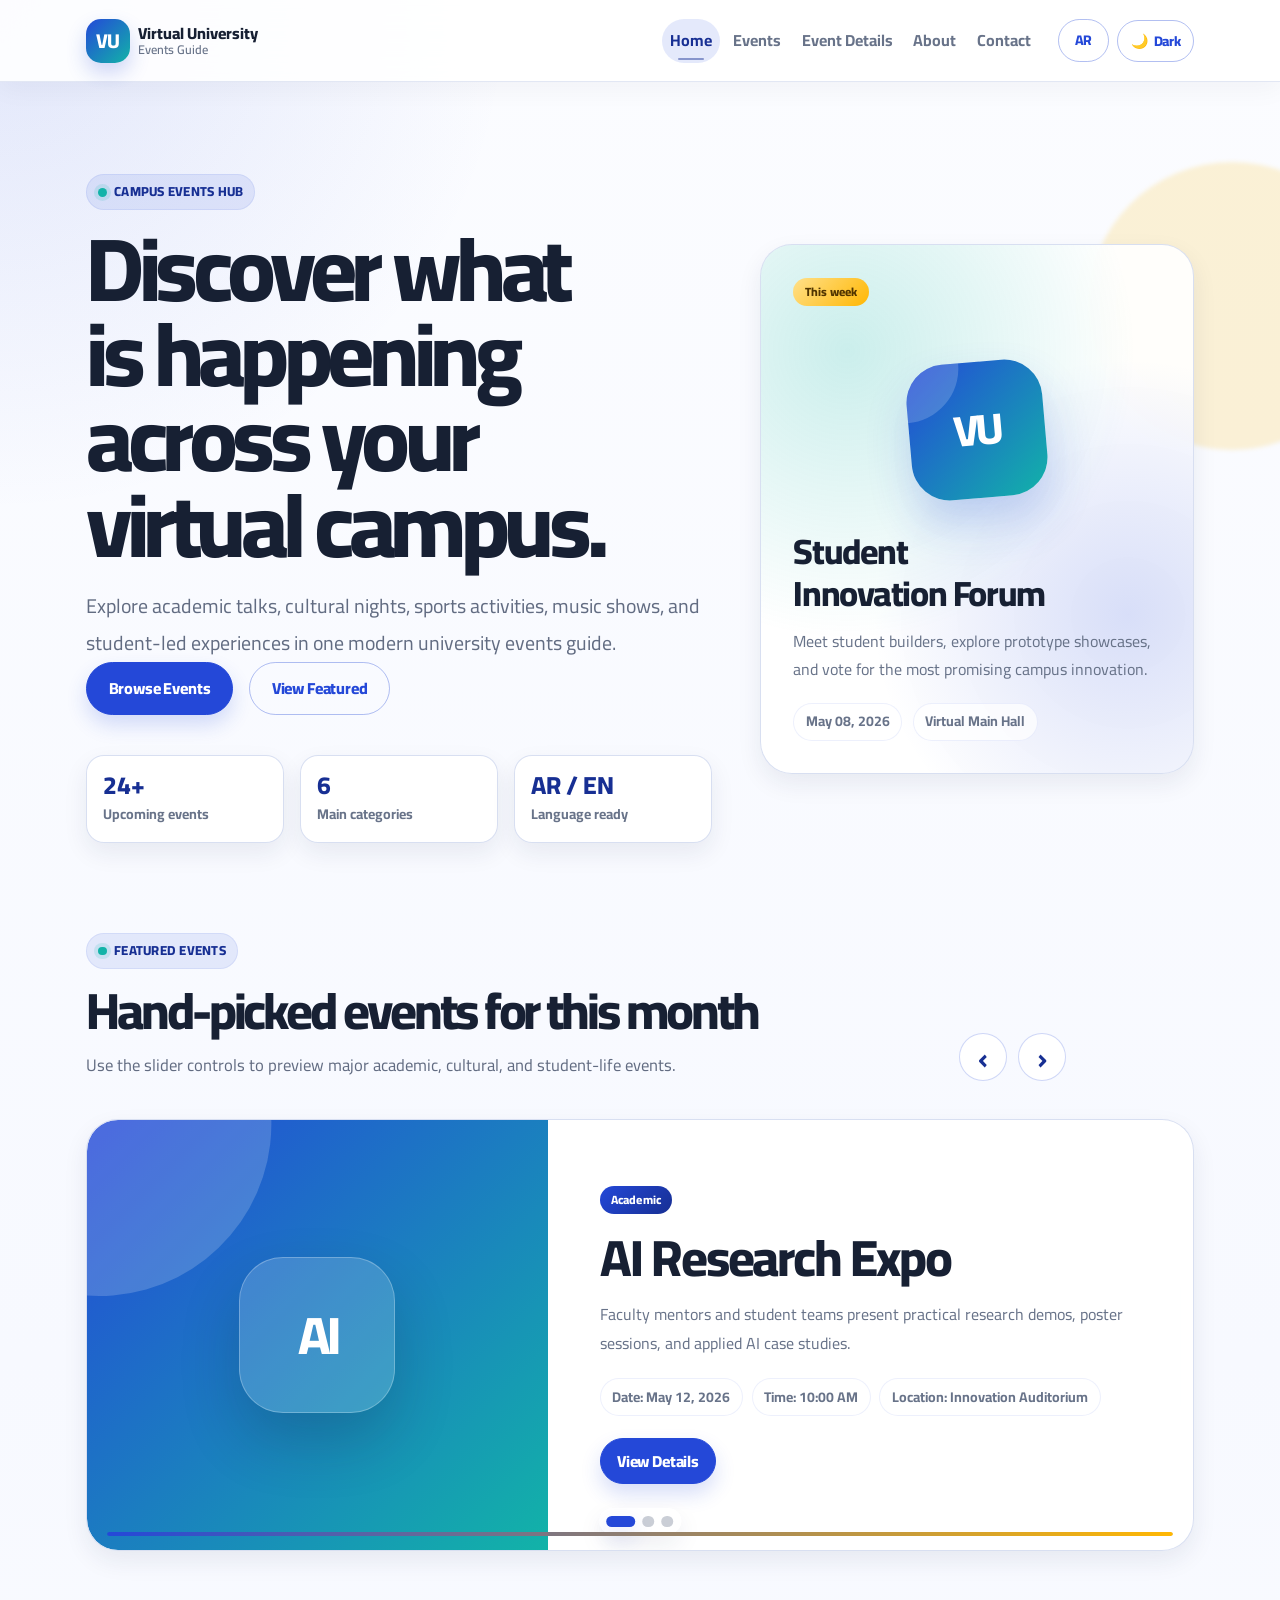
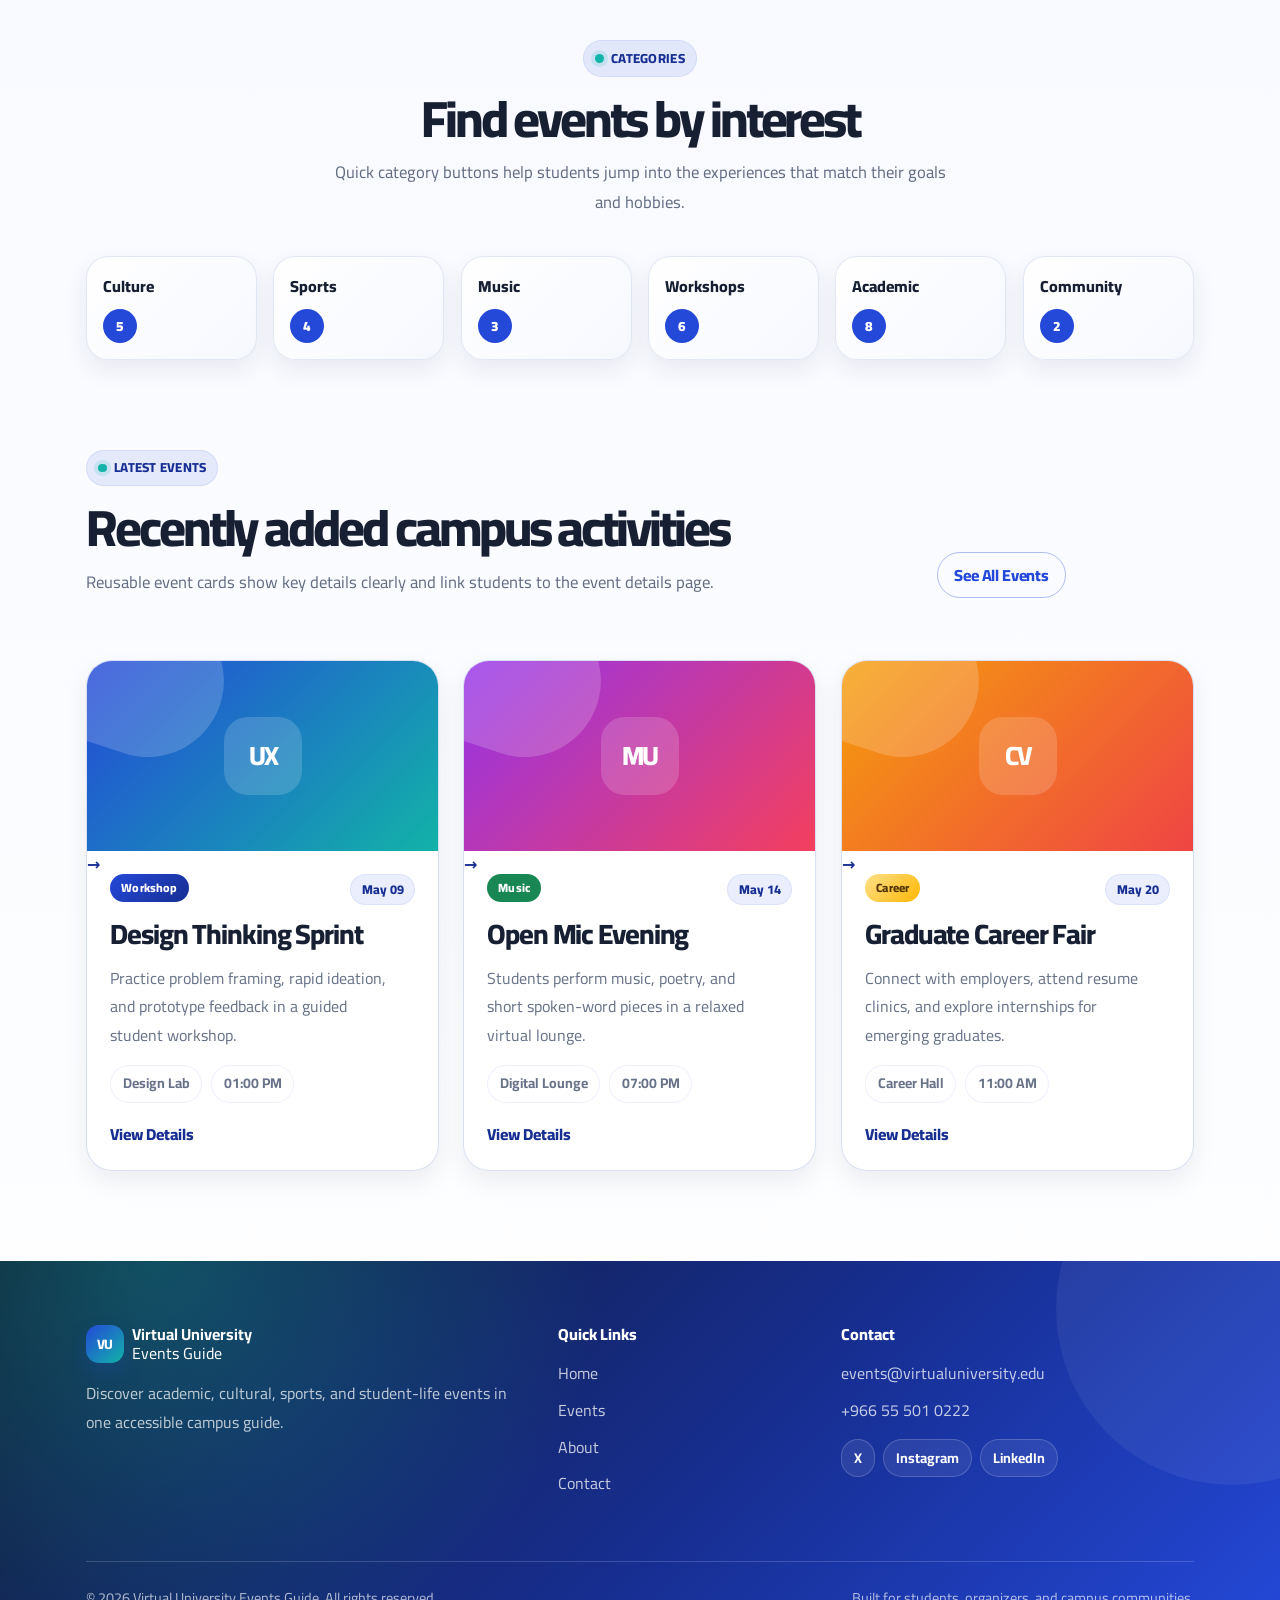
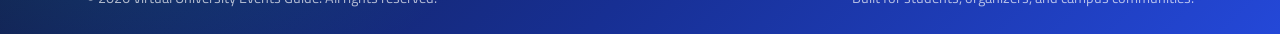
==== index.html @ 1f8b4283 "Add files via upload" ====
<!DOCTYPE html>
<html lang="en" dir="ltr">
<head>
  <meta charset="UTF-8">
  <meta name="viewport" content="width=device-width, initial-scale=1.0">
  <meta name="description" content="Virtual University Events Guide - discover campus events, activities, and student experiences.">
  <title>Home | Virtual University Events Guide</title>

  <!-- Google Fonts: Arabic and English friendly typography -->
  <link rel="preconnect" href="https://fonts.googleapis.com">
  <link rel="preconnect" href="https://fonts.gstatic.com" crossorigin>
  <link href="https://fonts.googleapis.com/css2?family=Cairo:wght@400;500;600;700;800&family=Tajawal:wght@400;500;700;800&display=swap" rel="stylesheet">

  <!-- Bootstrap CSS -->
  <link href="https://cdn.jsdelivr.net/npm/bootstrap@5.3.3/dist/css/bootstrap.min.css" rel="stylesheet">

  <!-- Custom CSS -->
  <link rel="stylesheet" href="assets/css/styles.css">
</head>
<body data-page="home">
  <a class="skip-link" href="#main-content">Skip to main content</a>

  <header class="site-header sticky-top">
    <nav class="navbar navbar-expand-lg" aria-label="Main navigation">
      <div class="container">
        <a class="navbar-brand d-flex align-items-center gap-2" href="index.html" aria-label="Virtual University Events Guide home">
          <span class="brand-mark" aria-hidden="true">VU</span>
          <span class="brand-text">
            <span class="brand-title" data-i18n="brand.title">Virtual University</span>
            <span class="brand-subtitle" data-i18n="brand.subtitle">Events Guide</span>
          </span>
        </a>

        <button class="navbar-toggler" type="button" data-bs-toggle="collapse" data-bs-target="#mainNavbar" aria-controls="mainNavbar" aria-expanded="false" aria-label="Toggle navigation">
          <span class="navbar-toggler-icon"></span>
        </button>

        <div class="collapse navbar-collapse" id="mainNavbar">
          <ul class="navbar-nav ms-auto mb-2 mb-lg-0 align-items-lg-center">
            <li class="nav-item">
              <a class="nav-link active" aria-current="page" href="index.html" data-i18n="nav.home">Home</a>
            </li>
            <li class="nav-item">
              <a class="nav-link" href="events.html" data-i18n="nav.events">Events</a>
            </li>
            <li class="nav-item">
              <a class="nav-link" href="event.html" data-i18n="nav.event">Event Details</a>
            </li>
            <li class="nav-item">
              <a class="nav-link" href="about.html" data-i18n="nav.about">About</a>
            </li>
            <li class="nav-item">
              <a class="nav-link" href="contact.html" data-i18n="nav.contact">Contact</a>
            </li>
          </ul>
          <div class="nav-actions d-flex align-items-center gap-2 ms-lg-3 mt-3 mt-lg-0">
            <button class="btn btn-sm btn-outline-primary language-toggle" type="button" data-language-toggle aria-label="Switch language">AR</button>
            <button class="btn btn-sm btn-outline-primary theme-toggle" type="button" data-theme-toggle aria-label="Switch to dark mode" title="Switch theme">
              <span class="theme-toggle-icon" data-theme-toggle-icon aria-hidden="true">🌙</span>
              <span class="theme-toggle-label" data-theme-toggle-label>Dark</span>
            </button>
          </div>
        </div>
      </div>
    </nav>
  </header>

  <main id="main-content" class="site-main">
    <section class="hero-section section-padding">
      <div class="container">
        <div class="row align-items-center g-5">
          <div class="col-lg-7">
            <div class="section-kicker">Campus events hub</div>
            <h1 class="hero-title">Discover what is happening across your virtual campus.</h1>
            <p class="hero-lead">Explore academic talks, cultural nights, sports activities, music shows, and student-led experiences in one modern university events guide.</p>
            <div class="hero-actions d-flex flex-column flex-sm-row gap-3">
              <a class="btn btn-primary btn-lg" href="events.html">Browse Events</a>
              <a class="btn btn-outline-primary btn-lg" href="#featured-events">View Featured</a>
            </div>
            <div class="hero-stats row g-3 mt-4" aria-label="Platform highlights">
              <div class="col-6 col-md-4">
                <div class="stat-card">
                  <strong>24+</strong>
                  <span>Upcoming events</span>
                </div>
              </div>
              <div class="col-6 col-md-4">
                <div class="stat-card">
                  <strong>6</strong>
                  <span>Main categories</span>
                </div>
              </div>
              <div class="col-12 col-md-4">
                <div class="stat-card">
                  <strong>AR / EN</strong>
                  <span>Language ready</span>
                </div>
              </div>
            </div>
          </div>

          <div class="col-lg-5">
            <aside class="hero-highlight-card" aria-label="Highlighted campus event">
              <span class="badge rounded-pill text-bg-warning">This week</span>
              <div class="highlight-icon" aria-hidden="true">VU</div>
              <h2>Student Innovation Forum</h2>
              <p>Meet student builders, explore prototype showcases, and vote for the most promising campus innovation.</p>
              <div class="highlight-meta">
                <span>May 08, 2026</span>
                <span>Virtual Main Hall</span>
              </div>
            </aside>
          </div>
        </div>
      </div>
    </section>

    <section id="featured-events" class="featured-section section-padding pt-0">
      <div class="container">
        <div class="section-heading d-flex flex-column flex-lg-row align-items-lg-end justify-content-between gap-3">
          <div>
            <div class="section-kicker">Featured events</div>
            <h2>Hand-picked events for this month</h2>
            <p>Use the slider controls to preview major academic, cultural, and student-life events.</p>
          </div>
          <div class="slider-controls" aria-label="Featured events slider controls">
            <button class="slider-btn" type="button" data-slider-prev aria-label="Previous featured event">&lsaquo;</button>
            <button class="slider-btn" type="button" data-slider-next aria-label="Next featured event">&rsaquo;</button>
          </div>
        </div>

        <div class="featured-slider mt-4" data-featured-slider>
          <div class="featured-track" data-featured-track>
            <article class="featured-slide is-active" data-featured-slide>
              <div class="row g-0 align-items-stretch">
                <div class="col-lg-5">
                  <div class="featured-visual featured-visual-academic">
                    <span>AI</span>
                  </div>
                </div>
                <div class="col-lg-7">
                  <div class="featured-content">
                    <span class="badge rounded-pill text-bg-primary">Academic</span>
                    <h3>AI Research Expo</h3>
                    <p>Faculty mentors and student teams present practical research demos, poster sessions, and applied AI case studies.</p>
                    <div class="event-meta-list">
                      <span>Date: May 12, 2026</span>
                      <span>Time: 10:00 AM</span>
                      <span>Location: Innovation Auditorium</span>
                    </div>
                    <a class="btn btn-primary" href="event.html">View Details</a>
                  </div>
                </div>
              </div>
            </article>

            <article class="featured-slide" data-featured-slide>
              <div class="row g-0 align-items-stretch">
                <div class="col-lg-5">
                  <div class="featured-visual featured-visual-culture">
                    <span>CL</span>
                  </div>
                </div>
                <div class="col-lg-7">
                  <div class="featured-content">
                    <span class="badge rounded-pill text-bg-success">Culture</span>
                    <h3>International Culture Night</h3>
                    <p>A student-led celebration with performances, digital booths, stories, and creative showcases from different communities.</p>
                    <div class="event-meta-list">
                      <span>Date: May 18, 2026</span>
                      <span>Time: 06:30 PM</span>
                      <span>Location: Student Center</span>
                    </div>
                    <a class="btn btn-primary" href="event.html">View Details</a>
                  </div>
                </div>
              </div>
            </article>

            <article class="featured-slide" data-featured-slide>
              <div class="row g-0 align-items-stretch">
                <div class="col-lg-5">
                  <div class="featured-visual featured-visual-sports">
                    <span>GO</span>
                  </div>
                </div>
                <div class="col-lg-7">
                  <div class="featured-content">
                    <span class="badge rounded-pill text-bg-info">Sports</span>
                    <h3>Virtual Fitness Challenge</h3>
                    <p>Join teams, track progress, and compete in friendly weekly challenges designed for remote university students.</p>
                    <div class="event-meta-list">
                      <span>Date: May 22, 2026</span>
                      <span>Time: 04:00 PM</span>
                      <span>Location: Online Arena</span>
                    </div>
                    <a class="btn btn-primary" href="event.html">View Details</a>
                  </div>
                </div>
              </div>
            </article>
          </div>

          <div class="slider-dots" role="tablist" aria-label="Featured event slides">
            <button class="slider-dot is-active" type="button" data-slider-dot="0" aria-label="Show AI Research Expo"></button>
            <button class="slider-dot" type="button" data-slider-dot="1" aria-label="Show International Culture Night"></button>
            <button class="slider-dot" type="button" data-slider-dot="2" aria-label="Show Virtual Fitness Challenge"></button>
          </div>
        </div>
      </div>
    </section>

    <section class="categories-section section-padding pt-0">
      <div class="container">
        <div class="section-heading text-center mx-auto">
          <div class="section-kicker">Categories</div>
          <h2>Find events by interest</h2>
          <p>Quick category buttons help students jump into the experiences that match their goals and hobbies.</p>
        </div>

        <div class="category-grid mt-4" aria-label="Event categories">
          <a class="category-chip" href="events.html"><span>Culture</span><strong>5</strong></a>
          <a class="category-chip" href="events.html"><span>Sports</span><strong>4</strong></a>
          <a class="category-chip" href="events.html"><span>Music</span><strong>3</strong></a>
          <a class="category-chip" href="events.html"><span>Workshops</span><strong>6</strong></a>
          <a class="category-chip" href="events.html"><span>Academic</span><strong>8</strong></a>
          <a class="category-chip" href="events.html"><span>Community</span><strong>2</strong></a>
        </div>
      </div>
    </section>

    <section class="latest-section section-padding pt-0">
      <div class="container">
        <div class="section-heading d-flex flex-column flex-lg-row align-items-lg-end justify-content-between gap-3">
          <div>
            <div class="section-kicker">Latest events</div>
            <h2>Recently added campus activities</h2>
            <p>Reusable event cards show key details clearly and link students to the event details page.</p>
          </div>
          <a class="btn btn-outline-primary" href="events.html">See All Events</a>
        </div>

        <div class="row g-4 mt-2">
          <div class="col-md-6 col-xl-4">
            <article class="event-card h-100">
              <div class="event-card-media media-workshop"><span>UX</span></div>
              <div class="event-card-body">
                <div class="d-flex justify-content-between align-items-start gap-3">
                  <span class="badge rounded-pill text-bg-primary">Workshop</span>
                  <span class="event-date">May 09</span>
                </div>
                <h3>Design Thinking Sprint</h3>
                <p>Practice problem framing, rapid ideation, and prototype feedback in a guided student workshop.</p>
                <div class="event-meta-list compact">
                  <span>Design Lab</span>
                  <span>01:00 PM</span>
                </div>
                <a class="stretched-link card-link" href="event.html">View Details</a>
              </div>
            </article>
          </div>

          <div class="col-md-6 col-xl-4">
            <article class="event-card h-100">
              <div class="event-card-media media-music"><span>MU</span></div>
              <div class="event-card-body">
                <div class="d-flex justify-content-between align-items-start gap-3">
                  <span class="badge rounded-pill text-bg-success">Music</span>
                  <span class="event-date">May 14</span>
                </div>
                <h3>Open Mic Evening</h3>
                <p>Students perform music, poetry, and short spoken-word pieces in a relaxed virtual lounge.</p>
                <div class="event-meta-list compact">
                  <span>Digital Lounge</span>
                  <span>07:00 PM</span>
                </div>
                <a class="stretched-link card-link" href="event.html">View Details</a>
              </div>
            </article>
          </div>

          <div class="col-md-6 col-xl-4">
            <article class="event-card h-100">
              <div class="event-card-media media-career"><span>CV</span></div>
              <div class="event-card-body">
                <div class="d-flex justify-content-between align-items-start gap-3">
                  <span class="badge rounded-pill text-bg-warning">Career</span>
                  <span class="event-date">May 20</span>
                </div>
                <h3>Graduate Career Fair</h3>
                <p>Connect with employers, attend resume clinics, and explore internships for emerging graduates.</p>
                <div class="event-meta-list compact">
                  <span>Career Hall</span>
                  <span>11:00 AM</span>
                </div>
                <a class="stretched-link card-link" href="event.html">View Details</a>
              </div>
            </article>
          </div>
        </div>
      </div>
    </section>
  </main>

  <footer class="site-footer">
    <div class="container">
      <div class="row g-4 align-items-start">
        <div class="col-lg-5">
          <a class="footer-brand d-inline-flex align-items-center gap-2" href="index.html" aria-label="Virtual University Events Guide home">
            <span class="brand-mark brand-mark-sm" aria-hidden="true">VU</span>
            <span>
              <strong data-i18n="brand.title">Virtual University</strong>
              <span data-i18n="brand.subtitle">Events Guide</span>
            </span>
          </a>
          <p class="footer-text mt-3" data-i18n="footer.description">Discover academic, cultural, sports, and student-life events in one accessible campus guide.</p>
        </div>

        <div class="col-6 col-lg-3">
          <h2 class="footer-heading" data-i18n="footer.quickLinks">Quick Links</h2>
          <ul class="footer-links list-unstyled">
            <li><a href="index.html" data-i18n="nav.home">Home</a></li>
            <li><a href="events.html" data-i18n="nav.events">Events</a></li>
            <li><a href="about.html" data-i18n="nav.about">About</a></li>
            <li><a href="contact.html" data-i18n="nav.contact">Contact</a></li>
          </ul>
        </div>

        <div class="col-6 col-lg-4">
          <h2 class="footer-heading" data-i18n="footer.contactTitle">Contact</h2>
          <ul class="footer-links list-unstyled">
            <li><a href="mailto:events@virtualuniversity.edu">events@virtualuniversity.edu</a></li>
            <li><a href="tel:+966555010222">+966 55 501 0222</a></li>
          </ul>
          <div class="social-links d-flex flex-wrap gap-2 mt-3" aria-label="Social media links">
            <a href="#" aria-label="Follow us on X">X</a>
            <a href="#" aria-label="Follow us on Instagram">Instagram</a>
            <a href="#" aria-label="Follow us on LinkedIn">LinkedIn</a>
          </div>
        </div>
      </div>

      <div class="footer-bottom d-flex flex-column flex-md-row justify-content-between gap-2">
        <span data-i18n="footer.copyright">&copy; 2026 Virtual University Events Guide. All rights reserved.</span>
        <span data-i18n="footer.tagline">Built for students, organizers, and campus communities.</span>
      </div>
    </div>
  </footer>

  <!-- Bootstrap JS Bundle -->
  <script src="https://cdn.jsdelivr.net/npm/bootstrap@5.3.3/dist/js/bootstrap.bundle.min.js"></script>

  <!-- Custom JavaScript -->
  <script src="assets/js/main.js"></script>
</body>
</html>
---- assets/css/styles.css ----
/*
  Virtual University Events Guide Website
  Main stylesheet.

  Groups 1-15 establish the project scaffold, shared assets, polished pages,
  multilingual/RTL support, interactive features, responsive styling, and
  optimization-friendly comments/structure.
*/

:root {
  --font-primary: 'Cairo', 'Tajawal', system-ui, -apple-system, BlinkMacSystemFont, 'Segoe UI', sans-serif;
  --color-primary: #2448d8;
  --color-primary-dark: #172f93;
  --color-secondary: #12b3a8;
  --color-accent: #ffb703;
  --color-ink: #172033;
  --color-muted: #687389;
  --color-soft: #f5f7ff;
  --color-surface: #ffffff;
  --color-border: #dfe5f3;
  --shadow-soft: 0 18px 45px rgba(27, 39, 78, 0.12);
  --shadow-sm: 0 10px 24px rgba(27, 39, 78, 0.08);
  --shadow-strong: 0 28px 70px rgba(27, 39, 78, 0.18);
  --radius-lg: 24px;
  --radius-md: 16px;
  --transition-fast: 180ms ease;
}

* {
  box-sizing: border-box;
}

html {
  scroll-behavior: smooth;
}

body {
  min-height: 100vh;
  display: flex;
  flex-direction: column;
  font-family: var(--font-primary);
  color: var(--color-ink);
  background:
    radial-gradient(circle at top left, rgba(36, 72, 216, 0.12), transparent 32rem),
    linear-gradient(180deg, #fbfcff 0%, #f7f9ff 42%, #ffffff 100%);
}

body[dir='rtl'],
html[dir='rtl'] body {
  text-align: right;
}

a {
  color: inherit;
  text-decoration: none;
}

a:hover {
  color: var(--color-primary);
}

.site-main {
  flex: 1 0 auto;
}

.section-padding {
  padding: 5rem 0;
}

.skip-link {
  position: absolute;
  inset-inline-start: 1rem;
  top: -5rem;
  z-index: 1100;
  padding: 0.75rem 1rem;
  border-radius: 999px;
  color: #fff;
  background: var(--color-primary-dark);
  transition: top var(--transition-fast);
}

.skip-link:focus {
  top: 1rem;
}

/* Header and navbar */
.site-header {
  background: rgba(255, 255, 255, 0.88);
  border-bottom: 1px solid rgba(223, 229, 243, 0.9);
  backdrop-filter: blur(18px);
  box-shadow: 0 8px 24px rgba(23, 32, 51, 0.04);
}

.navbar {
  padding: 0.85rem 0;
}

.navbar-brand {
  color: var(--color-ink);
}

.brand-mark {
  display: inline-grid;
  width: 44px;
  height: 44px;
  place-items: center;
  border-radius: 15px;
  color: #fff;
  font-weight: 800;
  letter-spacing: -0.04em;
  background: linear-gradient(135deg, var(--color-primary), var(--color-secondary));
  box-shadow: 0 10px 20px rgba(36, 72, 216, 0.22);
}

.brand-mark-sm {
  width: 38px;
  height: 38px;
  border-radius: 13px;
  font-size: 0.85rem;
}

.brand-text {
  display: grid;
  line-height: 1.1;
}

.brand-title {
  font-size: 1rem;
  font-weight: 800;
}

.brand-subtitle {
  color: var(--color-muted);
  font-size: 0.78rem;
  font-weight: 600;
}

.navbar-nav .nav-link {
  position: relative;
  margin-inline: 0.15rem;
  padding: 0.55rem 0.8rem;
  border-radius: 999px;
  color: var(--color-muted);
  font-weight: 700;
  transition: color var(--transition-fast), background-color var(--transition-fast), transform var(--transition-fast);
}

.navbar-nav .nav-link:hover,
.navbar-nav .nav-link:focus {
  color: var(--color-primary);
  background: rgba(36, 72, 216, 0.08);
  transform: translateY(-1px);
}

.navbar-nav .nav-link.active {
  color: var(--color-primary-dark);
  background: rgba(36, 72, 216, 0.12);
}

.navbar-toggler {
  border: 0;
  border-radius: 14px;
  padding: 0.65rem;
  background: var(--color-soft);
}

.navbar-toggler:focus {
  box-shadow: 0 0 0 0.2rem rgba(36, 72, 216, 0.16);
}

.btn-primary {
  --bs-btn-bg: var(--color-primary);
  --bs-btn-border-color: var(--color-primary);
  --bs-btn-hover-bg: var(--color-primary-dark);
  --bs-btn-hover-border-color: var(--color-primary-dark);
  --bs-btn-active-bg: var(--color-primary-dark);
  --bs-btn-active-border-color: var(--color-primary-dark);
  border-radius: 999px;
  font-weight: 800;
  box-shadow: 0 10px 20px rgba(36, 72, 216, 0.18);
}

.btn-outline-primary {
  --bs-btn-color: var(--color-primary);
  --bs-btn-border-color: rgba(36, 72, 216, 0.35);
  --bs-btn-hover-bg: var(--color-primary);
  --bs-btn-hover-border-color: var(--color-primary);
  border-radius: 999px;
  font-weight: 800;
}

.language-toggle {
  min-width: 44px;
}

.nav-submit-btn {
  padding-inline: 1rem;
}

/* Temporary page shell until individual page groups are implemented. */
.page-shell {
  min-height: 48vh;
}

.page-shell .container {
  padding: clamp(2rem, 4vw, 4rem);
  border: 1px solid rgba(223, 229, 243, 0.82);
  border-radius: var(--radius-lg);
  background:
    linear-gradient(135deg, rgba(255, 255, 255, 0.94), rgba(245, 247, 255, 0.92)),
    radial-gradient(circle at top right, rgba(18, 179, 168, 0.13), transparent 18rem);
  box-shadow: var(--shadow-soft);
}

.section-kicker {
  display: inline-flex;
  align-items: center;
  gap: 0.45rem;
  margin-bottom: 1rem;
  padding: 0.45rem 0.75rem;
  border-radius: 999px;
  color: var(--color-primary-dark);
  background: rgba(36, 72, 216, 0.1);
  font-size: 0.82rem;
  font-weight: 800;
  letter-spacing: 0.02em;
  text-transform: uppercase;
}

.section-kicker::before {
  content: '';
  width: 0.55rem;
  height: 0.55rem;
  border-radius: 999px;
  background: var(--color-secondary);
  box-shadow: 0 0 0 0.25rem rgba(18, 179, 168, 0.14);
}

.page-title {
  max-width: 760px;
  margin: 0;
  color: var(--color-ink);
  font-size: clamp(2.25rem, 6vw, 4.75rem);
  font-weight: 800;
  letter-spacing: -0.055em;
  line-height: 0.95;
}

.page-lead {
  max-width: 720px;
  margin: 1.25rem 0 0;
  color: var(--color-muted);
  font-size: clamp(1rem, 2vw, 1.25rem);
  line-height: 1.8;
}

/* Footer */
.site-footer {
  flex-shrink: 0;
  padding: 4rem 0 1.5rem;
  color: rgba(255, 255, 255, 0.84);
  background:
    radial-gradient(circle at 12% 0%, rgba(18, 179, 168, 0.35), transparent 28rem),
    linear-gradient(135deg, #10182f, #172f93 58%, #2448d8);
}

.footer-brand {
  color: #fff;
}

.footer-brand span:not(.brand-mark) {
  display: grid;
  line-height: 1.18;
}

.footer-text {
  max-width: 32rem;
  color: rgba(255, 255, 255, 0.72);
  line-height: 1.8;
}

.footer-heading {
  margin-bottom: 1rem;
  color: #fff;
  font-size: 1rem;
  font-weight: 800;
}

.footer-links li + li {
  margin-top: 0.65rem;
}

.footer-links a {
  color: rgba(255, 255, 255, 0.75);
  transition: color var(--transition-fast), padding var(--transition-fast);
}

.footer-links a:hover,
.footer-links a:focus {
  color: #fff;
  padding-inline-start: 0.25rem;
}

.social-links a {
  display: inline-flex;
  align-items: center;
  justify-content: center;
  min-height: 36px;
  padding: 0.4rem 0.75rem;
  border: 1px solid rgba(255, 255, 255, 0.18);
  border-radius: 999px;
  color: #fff;
  background: rgba(255, 255, 255, 0.08);
  font-size: 0.88rem;
  font-weight: 700;
  transition: background-color var(--transition-fast), transform var(--transition-fast);
}

.social-links a:hover,
.social-links a:focus {
  background: rgba(255, 255, 255, 0.16);
  transform: translateY(-2px);
}

.footer-bottom {
  margin-top: 3rem;
  padding-top: 1.5rem;
  border-top: 1px solid rgba(255, 255, 255, 0.16);
  color: rgba(255, 255, 255, 0.66);
  font-size: 0.9rem;
}

@media (max-width: 991.98px) {
  .navbar-collapse {
    margin-top: 1rem;
    padding: 1rem;
    border: 1px solid var(--color-border);
    border-radius: var(--radius-md);
    background: #fff;
    box-shadow: var(--shadow-sm);
  }

  .navbar-nav .nav-link {
    margin: 0.1rem 0;
    padding: 0.75rem 0.9rem;
  }

  .nav-actions {
    justify-content: space-between;
  }

  .nav-submit-btn {
    flex: 1;
  }
}

@media (max-width: 575.98px) {
  .section-padding {
    padding: 3.25rem 0;
  }

  .brand-title {
    font-size: 0.92rem;
  }

  .brand-subtitle {
    font-size: 0.72rem;
  }

  .page-shell .container {
    padding: 1.5rem;
    border-radius: 18px;
  }

  .site-footer {
    padding-top: 3rem;
  }
}

/* Home page - Group 4 */
.hero-section {
  position: relative;
  overflow: hidden;
}

.hero-section::before {
  content: '';
  position: absolute;
  inset-block-start: 5rem;
  inset-inline-end: -6rem;
  width: 18rem;
  height: 18rem;
  border-radius: 999px;
  background: rgba(255, 183, 3, 0.16);
  filter: blur(2px);
  pointer-events: none;
}

.hero-title {
  max-width: 760px;
  margin: 0;
  color: var(--color-ink);
  font-size: clamp(2.6rem, 7vw, 5.75rem);
  font-weight: 800;
  letter-spacing: -0.06em;
  line-height: 0.95;
}

.hero-lead {
  max-width: 690px;
  margin: 1.35rem 0 0;
  color: var(--color-muted);
  font-size: clamp(1.05rem, 2vw, 1.24rem);
  line-height: 1.85;
}

.hero-actions .btn-lg {
  padding: 0.85rem 1.35rem;
  font-size: 1rem;
}

.stat-card,
.hero-highlight-card,
.featured-slider,
.event-card {
  border: 1px solid rgba(223, 229, 243, 0.9);
  background: rgba(255, 255, 255, 0.9);
  box-shadow: var(--shadow-sm);
}

.stat-card {
  height: 100%;
  padding: 1rem;
  border-radius: 18px;
}

.stat-card strong {
  display: block;
  color: var(--color-primary-dark);
  font-size: 1.55rem;
  font-weight: 800;
  line-height: 1.1;
}

.stat-card span {
  display: block;
  margin-top: 0.25rem;
  color: var(--color-muted);
  font-size: 0.88rem;
  font-weight: 700;
}

.hero-highlight-card {
  position: relative;
  isolation: isolate;
  min-height: 440px;
  padding: clamp(1.4rem, 4vw, 2rem);
  border-radius: 32px;
  overflow: hidden;
}

.hero-highlight-card::before {
  content: '';
  position: absolute;
  inset: 0;
  z-index: -1;
  background:
    radial-gradient(circle at 20% 20%, rgba(18, 179, 168, 0.22), transparent 18rem),
    radial-gradient(circle at 85% 70%, rgba(36, 72, 216, 0.18), transparent 16rem);
}

.highlight-icon {
  display: grid;
  width: 136px;
  height: 136px;
  place-items: center;
  margin: 3.5rem auto 2rem;
  border-radius: 38px;
  color: #fff;
  background: linear-gradient(135deg, var(--color-primary), var(--color-secondary));
  font-size: 2.7rem;
  font-weight: 800;
  letter-spacing: -0.08em;
  box-shadow: 0 24px 44px rgba(36, 72, 216, 0.22);
  transform: rotate(-5deg);
}

.hero-highlight-card h2 {
  margin-bottom: 0.8rem;
  font-size: clamp(1.7rem, 3vw, 2.2rem);
  font-weight: 800;
  letter-spacing: -0.04em;
}

.hero-highlight-card p {
  color: var(--color-muted);
  line-height: 1.75;
}

.highlight-meta {
  display: flex;
  flex-wrap: wrap;
  gap: 0.65rem;
  margin-top: 1.25rem;
}

.highlight-meta span,
.event-meta-list span {
  display: inline-flex;
  align-items: center;
  min-height: 34px;
  padding: 0.4rem 0.72rem;
  border: 1px solid rgba(223, 229, 243, 0.9);
  border-radius: 999px;
  color: var(--color-muted);
  background: rgba(255, 255, 255, 0.72);
  font-size: 0.88rem;
  font-weight: 700;
}

.section-heading {
  max-width: 980px;
}

.section-heading.text-center {
  max-width: 720px;
}

.section-heading h2 {
  margin: 0;
  color: var(--color-ink);
  font-size: clamp(2rem, 4vw, 3.35rem);
  font-weight: 800;
  letter-spacing: -0.05em;
  line-height: 1;
}

.section-heading p {
  max-width: 650px;
  margin: 0.9rem 0 0;
  color: var(--color-muted);
  font-size: 1.04rem;
  line-height: 1.8;
}

.section-heading.text-center p {
  margin-inline: auto;
}

.slider-controls {
  display: flex;
  gap: 0.7rem;
}

.slider-btn {
  display: inline-grid;
  width: 48px;
  height: 48px;
  place-items: center;
  border: 1px solid rgba(36, 72, 216, 0.22);
  border-radius: 999px;
  color: var(--color-primary-dark);
  background: #fff;
  font-size: 2rem;
  font-weight: 700;
  line-height: 1;
  transition: transform var(--transition-fast), box-shadow var(--transition-fast), background-color var(--transition-fast);
}

.slider-btn:hover,
.slider-btn:focus {
  color: #fff;
  background: var(--color-primary);
  box-shadow: 0 14px 28px rgba(36, 72, 216, 0.18);
  transform: translateY(-2px);
}

.featured-slider {
  position: relative;
  border-radius: 32px;
  overflow: hidden;
}

.featured-slide {
  display: none;
}

.featured-slide.is-active {
  display: block;
  animation: slideFadeIn 280ms ease both;
}

@keyframes slideFadeIn {
  from {
    opacity: 0;
    transform: translateY(8px);
  }

  to {
    opacity: 1;
    transform: translateY(0);
  }
}

.featured-visual {
  display: grid;
  min-height: 430px;
  place-items: center;
  color: #fff;
  background: linear-gradient(135deg, var(--color-primary), var(--color-secondary));
}

.featured-visual span {
  display: grid;
  width: 156px;
  height: 156px;
  place-items: center;
  border: 1px solid rgba(255, 255, 255, 0.26);
  border-radius: 44px;
  background: rgba(255, 255, 255, 0.16);
  font-size: 3.3rem;
  font-weight: 800;
  letter-spacing: -0.08em;
  box-shadow: 0 28px 60px rgba(16, 24, 47, 0.2);
}

.featured-visual-academic {
  background: linear-gradient(135deg, #2448d8, #12b3a8);
}

.featured-visual-culture {
  background: linear-gradient(135deg, #7c3aed, #ec4899);
}

.featured-visual-sports {
  background: linear-gradient(135deg, #0f766e, #84cc16);
}

.featured-content {
  display: flex;
  min-height: 430px;
  flex-direction: column;
  align-items: flex-start;
  justify-content: center;
  padding: clamp(1.5rem, 5vw, 3.25rem);
}

.featured-content h3,
.event-card h3 {
  margin: 0.8rem 0 0.75rem;
  color: var(--color-ink);
  font-weight: 800;
  letter-spacing: -0.04em;
}

.featured-content h3 {
  font-size: clamp(2rem, 4vw, 3.2rem);
}

.featured-content p,
.event-card p {
  color: var(--color-muted);
  line-height: 1.78;
}

.event-meta-list {
  display: flex;
  flex-wrap: wrap;
  gap: 0.55rem;
  margin: 0.3rem 0 1.35rem;
}

.event-meta-list.compact {
  margin-bottom: 1.1rem;
}

.slider-dots {
  position: absolute;
  inset-block-end: 1rem;
  inset-inline-start: 50%;
  display: flex;
  gap: 0.45rem;
  padding: 0.45rem;
  border-radius: 999px;
  background: rgba(255, 255, 255, 0.8);
  box-shadow: var(--shadow-sm);
  transform: translateX(-50%);
}

.slider-dot {
  width: 0.7rem;
  height: 0.7rem;
  border: 0;
  border-radius: 999px;
  background: rgba(104, 115, 137, 0.35);
  transition: width var(--transition-fast), background-color var(--transition-fast);
}

.slider-dot.is-active {
  width: 1.8rem;
  background: var(--color-primary);
}

.category-grid {
  display: grid;
  grid-template-columns: repeat(6, minmax(0, 1fr));
  gap: 1rem;
}

.category-chip {
  display: flex;
  min-height: 104px;
  flex-direction: column;
  align-items: flex-start;
  justify-content: space-between;
  padding: 1rem;
  border: 1px solid rgba(223, 229, 243, 0.9);
  border-radius: 22px;
  color: var(--color-ink);
  background:
    linear-gradient(135deg, rgba(255, 255, 255, 0.96), rgba(245, 247, 255, 0.86));
  box-shadow: var(--shadow-sm);
  font-weight: 800;
  transition: transform var(--transition-fast), box-shadow var(--transition-fast), border-color var(--transition-fast);
}

.category-chip:hover,
.category-chip:focus {
  border-color: rgba(36, 72, 216, 0.35);
  color: var(--color-primary-dark);
  box-shadow: var(--shadow-soft);
  transform: translateY(-4px);
}

.category-chip strong {
  display: inline-grid;
  min-width: 34px;
  min-height: 34px;
  place-items: center;
  border-radius: 999px;
  color: #fff;
  background: var(--color-primary);
  font-size: 0.85rem;
}

.event-card {
  position: relative;
  overflow: hidden;
  border-radius: 26px;
  transition: transform var(--transition-fast), box-shadow var(--transition-fast), border-color var(--transition-fast);
}

.event-card:hover,
.event-card:focus-within {
  border-color: rgba(36, 72, 216, 0.35);
  box-shadow: var(--shadow-soft);
  transform: translateY(-6px);
}

.event-card-media {
  display: grid;
  min-height: 190px;
  place-items: center;
  color: #fff;
  background: linear-gradient(135deg, var(--color-primary), var(--color-secondary));
}

.event-card-media span {
  display: grid;
  width: 78px;
  height: 78px;
  place-items: center;
  border-radius: 24px;
  background: rgba(255, 255, 255, 0.16);
  font-size: 1.65rem;
  font-weight: 800;
  letter-spacing: -0.08em;
}

.media-workshop {
  background: linear-gradient(135deg, #2448d8, #12b3a8);
}

.media-music {
  background: linear-gradient(135deg, #9333ea, #f43f5e);
}

.media-career {
  background: linear-gradient(135deg, #f59e0b, #ef4444);
}

.event-card-body {
  padding: 1.35rem;
}

.event-date {
  display: inline-flex;
  min-height: 30px;
  align-items: center;
  padding: 0.25rem 0.65rem;
  border-radius: 999px;
  color: var(--color-primary-dark);
  background: rgba(36, 72, 216, 0.09);
  font-size: 0.8rem;
  font-weight: 800;
  white-space: nowrap;
}

.card-link {
  color: var(--color-primary-dark);
  font-weight: 800;
}

@media (max-width: 1199.98px) {
  .category-grid {
    grid-template-columns: repeat(3, minmax(0, 1fr));
  }
}

@media (max-width: 991.98px) {
  .hero-highlight-card,
  .featured-content,
  .featured-visual {
    min-height: auto;
  }

  .hero-highlight-card {
    min-height: 360px;
  }

  .featured-visual {
    min-height: 260px;
  }

  .slider-dots {
    position: static;
    justify-content: center;
    width: max-content;
    margin: 1rem auto 1.25rem;
    transform: none;
  }
}

@media (max-width: 767.98px) {
  .category-grid {
    grid-template-columns: repeat(2, minmax(0, 1fr));
  }

  .slider-controls {
    align-self: stretch;
  }

  .slider-btn {
    flex: 1;
  }
}

@media (max-width: 575.98px) {
  .hero-title {
    font-size: clamp(2.35rem, 14vw, 3.2rem);
  }

  .hero-actions .btn-lg {
    width: 100%;
  }

  .category-grid {
    grid-template-columns: 1fr;
  }

  .category-chip {
    min-height: 86px;
  }
}


/* Events page - Group 5 */
.events-hero {
  position: relative;
  overflow: hidden;
}

.events-hero::after {
  content: '';
  position: absolute;
  inset-block-start: 7rem;
  inset-inline-end: -4rem;
  width: 16rem;
  height: 16rem;
  border-radius: 999px;
  background: rgba(18, 179, 168, 0.14);
  pointer-events: none;
}

.events-summary-card {
  position: relative;
  overflow: hidden;
  padding: 1.35rem;
  border: 1px solid rgba(223, 229, 243, 0.9);
  border-radius: 26px;
  background:
    radial-gradient(circle at top right, rgba(18, 179, 168, 0.16), transparent 14rem),
    rgba(255, 255, 255, 0.9);
  box-shadow: var(--shadow-sm);
}

.events-summary-card strong {
  display: block;
  margin-top: 1rem;
  color: var(--color-primary-dark);
  font-size: clamp(2.6rem, 6vw, 4rem);
  font-weight: 800;
  letter-spacing: -0.06em;
  line-height: 0.9;
}

.events-summary-card span:not(.badge) {
  display: block;
  margin-top: 0.4rem;
  color: var(--color-muted);
  font-weight: 700;
}

.filters-panel {
  position: sticky;
  top: 88px;
  z-index: 10;
  margin-bottom: 1.5rem;
  padding: clamp(1rem, 2vw, 1.35rem);
  border: 1px solid rgba(223, 229, 243, 0.94);
  border-radius: 26px;
  background: rgba(255, 255, 255, 0.94);
  box-shadow: var(--shadow-sm);
  backdrop-filter: blur(16px);
}

.filters-panel .form-label {
  color: var(--color-ink);
  font-weight: 800;
}

.filters-panel .form-select,
.filters-panel .form-control {
  min-height: 48px;
  border-color: rgba(223, 229, 243, 0.95);
  border-radius: 15px;
  color: var(--color-ink);
  font-weight: 700;
  background-color: #fff;
}

.filters-panel .form-select:focus,
.filters-panel .form-control:focus {
  border-color: rgba(36, 72, 216, 0.45);
  box-shadow: 0 0 0 0.2rem rgba(36, 72, 216, 0.13);
}

.filter-status {
  padding-top: 1rem;
  border-top: 1px solid rgba(223, 229, 243, 0.8);
}

.filter-status p {
  color: var(--color-muted);
  font-weight: 800;
}

.quick-filter-pills {
  display: flex;
  flex-wrap: wrap;
  gap: 0.5rem;
}

.quick-filter {
  border: 1px solid rgba(36, 72, 216, 0.2);
  border-radius: 999px;
  padding: 0.45rem 0.78rem;
  color: var(--color-primary-dark);
  background: #fff;
  font-size: 0.86rem;
  font-weight: 800;
  transition: background-color var(--transition-fast), color var(--transition-fast), transform var(--transition-fast);
}

.quick-filter:hover,
.quick-filter:focus,
.quick-filter.is-active {
  color: #fff;
  background: var(--color-primary);
  transform: translateY(-1px);
}

.no-results-alert {
  border: 0;
  border-radius: 18px;
  font-weight: 700;
  box-shadow: var(--shadow-sm);
}

.event-list-card {
  background: rgba(255, 255, 255, 0.96);
}

.event-card-img {
  display: block;
  width: 100%;
  height: 210px;
  object-fit: cover;
  border-bottom: 1px solid rgba(223, 229, 243, 0.78);
}

.event-list-card h2 {
  margin: 0.8rem 0 0.75rem;
  color: var(--color-ink);
  font-size: 1.45rem;
  font-weight: 800;
  letter-spacing: -0.04em;
}

.event-list-card .btn {
  position: relative;
  z-index: 2;
  margin-top: auto;
  width: 100%;
}

.event-list-card .event-card-body {
  display: flex;
  min-height: 330px;
  flex-direction: column;
}

.event-card.is-filtered-out {
  display: none;
}

@media (max-width: 991.98px) {
  .filters-panel {
    position: static;
  }
}

@media (max-width: 575.98px) {
  .event-card-img {
    height: 180px;
  }

  .quick-filter {
    flex: 1 1 auto;
  }
}

/* Event details page - Group 6 */
.event-detail-hero {
  position: relative;
  overflow: hidden;
}

.event-detail-hero::before {
  content: '';
  position: absolute;
  inset-block-start: 5.5rem;
  inset-inline-end: -5rem;
  width: 18rem;
  height: 18rem;
  border-radius: 999px;
  background: rgba(255, 183, 3, 0.18);
  pointer-events: none;
}

.event-breadcrumb {
  display: inline-flex;
  flex-wrap: wrap;
  align-items: center;
  gap: 0.55rem;
  margin-bottom: 1.25rem;
  color: var(--color-muted);
  font-size: 0.94rem;
  font-weight: 800;
}

.event-breadcrumb a {
  color: var(--color-primary);
}

.event-detail-meta {
  display: grid;
  gap: 0.85rem;
  margin: 2rem 0;
}

.event-detail-meta-item {
  display: flex;
  gap: 0.85rem;
  align-items: flex-start;
  padding: 1rem;
  border: 1px solid rgba(223, 229, 243, 0.85);
  border-radius: 20px;
  background: rgba(255, 255, 255, 0.78);
  box-shadow: var(--shadow-sm);
}

.meta-icon {
  display: inline-grid;
  flex: 0 0 auto;
  width: 42px;
  height: 42px;
  place-items: center;
  border-radius: 14px;
  background: var(--color-soft);
}

.event-detail-meta-item strong,
.event-detail-meta-item span:not(.meta-icon) {
  display: block;
}

.event-detail-meta-item strong {
  color: var(--color-ink);
  font-weight: 800;
}

.event-detail-meta-item span:not(.meta-icon) {
  color: var(--color-muted);
  font-weight: 700;
}

.event-action-row {
  display: flex;
  flex-wrap: wrap;
  gap: 0.8rem;
}

.event-action-alert {
  max-width: 560px;
  margin-top: 1rem;
  border: 0;
  border-radius: 16px;
  font-weight: 800;
  box-shadow: var(--shadow-sm);
}

.event-spotlight-card,
.detail-panel {
  border: 1px solid rgba(223, 229, 243, 0.88);
  border-radius: 28px;
  background: rgba(255, 255, 255, 0.94);
  box-shadow: var(--shadow-soft);
}

.event-spotlight-card {
  overflow: hidden;
  transform: rotate(1deg);
}

.event-spotlight-img {
  display: block;
  width: 100%;
  min-height: 300px;
  object-fit: cover;
  background: var(--color-soft);
}

.event-spotlight-content {
  padding: 1.35rem;
}

.event-spotlight-content h2,
.detail-panel h2,
.section-title {
  color: var(--color-ink);
  font-weight: 800;
  letter-spacing: -0.045em;
}

.event-spotlight-content h2 {
  margin: 0.85rem 0 0.55rem;
  font-size: 1.45rem;
}

.event-spotlight-content p,
.detail-panel p {
  color: var(--color-muted);
  font-weight: 600;
  line-height: 1.8;
}

.detail-panel {
  padding: clamp(1.2rem, 3vw, 2rem);
}

.detail-panel h2 {
  margin-bottom: 0.9rem;
  font-size: clamp(1.45rem, 3vw, 2rem);
}

.detail-highlights-grid {
  display: grid;
  grid-template-columns: repeat(3, minmax(0, 1fr));
  gap: 0.85rem;
  margin-top: 1.5rem;
}

.detail-highlight-card {
  padding: 1rem;
  border: 1px solid rgba(223, 229, 243, 0.85);
  border-radius: 20px;
  background: linear-gradient(180deg, #fff, var(--color-soft));
}

.detail-highlight-card strong,
.detail-highlight-card span {
  display: block;
}

.detail-highlight-card strong {
  color: var(--color-primary-dark);
  font-size: clamp(1.55rem, 4vw, 2.2rem);
  font-weight: 800;
  letter-spacing: -0.055em;
  line-height: 1;
}

.detail-highlight-card span {
  margin-top: 0.4rem;
  color: var(--color-muted);
  font-weight: 800;
}

.section-heading-row {
  display: flex;
  align-items: end;
  justify-content: space-between;
  gap: 1rem;
}

.gallery-count {
  display: inline-flex;
  align-items: center;
  min-height: 36px;
  padding: 0.35rem 0.75rem;
  border-radius: 999px;
  color: var(--color-primary-dark);
  background: rgba(36, 72, 216, 0.1);
  font-weight: 800;
}

.event-gallery-grid {
  display: grid;
  grid-template-columns: repeat(2, minmax(0, 1fr));
  gap: 1rem;
  margin-top: 1.25rem;
}

.gallery-item {
  position: relative;
  overflow: hidden;
  min-height: 180px;
  margin: 0;
  border-radius: 22px;
  background: var(--color-soft);
}

.gallery-item-large {
  grid-row: span 2;
}

.gallery-item img {
  width: 100%;
  height: 100%;
  min-height: inherit;
  object-fit: cover;
  transition: transform var(--transition-fast);
}

.gallery-item:hover img {
  transform: scale(1.04);
}

.gallery-item figcaption {
  position: absolute;
  inset-inline: 0.85rem;
  inset-block-end: 0.85rem;
  width: fit-content;
  max-width: calc(100% - 1.7rem);
  padding: 0.35rem 0.7rem;
  border-radius: 999px;
  color: #fff;
  background: rgba(23, 32, 51, 0.72);
  font-size: 0.86rem;
  font-weight: 800;
  backdrop-filter: blur(10px);
}

.event-sidebar-card {
  position: sticky;
  top: 104px;
}

.event-sidebar-card + .event-sidebar-card {
  position: static;
}

.event-map-img {
  display: block;
  width: 100%;
  border: 1px solid rgba(223, 229, 243, 0.9);
  border-radius: 22px;
  background: var(--color-soft);
}

.event-location-note {
  display: grid;
  gap: 0.25rem;
  margin-top: 1rem;
  padding: 1rem;
  border-radius: 18px;
  background: var(--color-soft);
}

.event-location-note strong {
  color: var(--color-ink);
  font-weight: 800;
}

.event-location-note span {
  color: var(--color-muted);
  font-weight: 700;
}

.event-schedule-list {
  display: grid;
  gap: 0.8rem;
  margin: 0;
  padding: 0;
  list-style: none;
}

.event-schedule-list li {
  display: grid;
  grid-template-columns: minmax(92px, max-content) 1fr;
  gap: 0.85rem;
  align-items: start;
  padding: 0.85rem;
  border-radius: 18px;
  background: var(--color-soft);
}

.event-schedule-list time {
  color: var(--color-primary-dark);
  font-weight: 800;
}

.event-schedule-list span {
  color: var(--color-muted);
  font-weight: 700;
}

.related-event-card .event-card-body {
  min-height: 285px;
}

@media (max-width: 991.98px) {
  .event-spotlight-card {
    transform: none;
  }

  .event-sidebar-card {
    position: static;
  }
}

@media (max-width: 767.98px) {
  .section-heading-row {
    align-items: flex-start;
    flex-direction: column;
  }

  .event-action-row .btn {
    width: 100%;
  }

  .detail-highlights-grid,
  .event-gallery-grid {
    grid-template-columns: 1fr;
  }

  .gallery-item-large {
    grid-row: auto;
  }
}

@media (max-width: 575.98px) {
  .event-detail-meta-item,
  .event-schedule-list li {
    grid-template-columns: 1fr;
  }
}


/* About page - Group 7 */
.about-hero {
  position: relative;
  overflow: hidden;
}

.about-hero::after {
  content: '';
  position: absolute;
  inset-inline-start: -8rem;
  inset-block-end: 3rem;
  width: 18rem;
  height: 18rem;
  border-radius: 999px;
  background: rgba(18, 179, 168, 0.14);
  pointer-events: none;
}

.about-hero-actions .btn-lg {
  padding: 0.85rem 1.35rem;
  font-size: 1rem;
}

.about-impact-card,
.about-story-card,
.principle-card,
.mission-card,
.team-card,
.policy-item {
  border: 1px solid rgba(223, 229, 243, 0.9);
  background: rgba(255, 255, 255, 0.92);
  box-shadow: var(--shadow-sm);
}

.about-impact-card {
  position: relative;
  overflow: hidden;
  padding: clamp(1.25rem, 4vw, 2rem);
  border-radius: 32px;
  background:
    radial-gradient(circle at 20% 10%, rgba(18, 179, 168, 0.18), transparent 16rem),
    linear-gradient(135deg, rgba(255, 255, 255, 0.95), rgba(245, 247, 255, 0.95));
}

.impact-orbit {
  display: grid;
  width: min(52vw, 220px);
  height: min(52vw, 220px);
  place-items: center;
  margin: 0 auto 1.4rem;
  border: 1px solid rgba(36, 72, 216, 0.15);
  border-radius: 42px;
  background: linear-gradient(135deg, var(--color-primary), var(--color-secondary));
  box-shadow: 0 28px 60px rgba(36, 72, 216, 0.2);
  transform: rotate(-4deg);
}

.impact-orbit span {
  display: grid;
  width: 120px;
  height: 120px;
  place-items: center;
  border: 1px solid rgba(255, 255, 255, 0.26);
  border-radius: 34px;
  color: #fff;
  background: rgba(255, 255, 255, 0.16);
  font-size: 2.4rem;
  font-weight: 800;
  letter-spacing: -0.08em;
}

.impact-stat {
  height: 100%;
  padding: 1rem;
  border: 1px solid rgba(223, 229, 243, 0.9);
  border-radius: 20px;
  background: #fff;
}

.impact-stat strong {
  display: block;
  color: var(--color-primary-dark);
  font-size: clamp(1.6rem, 4vw, 2.35rem);
  font-weight: 800;
  letter-spacing: -0.055em;
  line-height: 1;
}

.impact-stat span {
  display: block;
  margin-top: 0.45rem;
  color: var(--color-muted);
  font-weight: 800;
}

.about-story-card {
  padding: clamp(1.3rem, 3vw, 2rem);
  border-radius: 28px;
}

.about-story-card h2,
.mission-card h3,
.policy-item h3,
.principle-card h3,
.team-card h3 {
  color: var(--color-ink);
  font-weight: 800;
  letter-spacing: -0.04em;
}

.about-story-card h2 {
  margin-bottom: 1rem;
  font-size: clamp(1.7rem, 3vw, 2.35rem);
}

.about-story-card p,
.principle-card p,
.mission-card p,
.policy-item p,
.team-card p {
  color: var(--color-muted);
  line-height: 1.78;
}

.about-principles-grid {
  display: grid;
  grid-template-columns: repeat(2, minmax(0, 1fr));
  gap: 1rem;
}

.principle-card {
  padding: 1.15rem;
  border-radius: 24px;
  transition: transform var(--transition-fast), box-shadow var(--transition-fast), border-color var(--transition-fast);
}

.principle-card:hover,
.team-card:hover,
.policy-item:hover {
  border-color: rgba(36, 72, 216, 0.35);
  box-shadow: var(--shadow-soft);
  transform: translateY(-4px);
}

.principle-icon,
.mission-label {
  display: inline-flex;
  align-items: center;
  justify-content: center;
  min-height: 34px;
  padding: 0.35rem 0.7rem;
  border-radius: 999px;
  color: var(--color-primary-dark);
  background: rgba(36, 72, 216, 0.1);
  font-size: 0.84rem;
  font-weight: 800;
}

.principle-card h3 {
  margin: 1rem 0 0.55rem;
  font-size: 1.2rem;
}

.mission-section {
  background:
    linear-gradient(180deg, rgba(245, 247, 255, 0.72), rgba(255, 255, 255, 0.6));
}

.mission-card {
  position: relative;
  overflow: hidden;
  padding: clamp(1.3rem, 3vw, 2rem);
  border-radius: 30px;
}

.mission-card::after {
  content: '';
  position: absolute;
  inset-inline-end: -3rem;
  inset-block-start: -3rem;
  width: 10rem;
  height: 10rem;
  border-radius: 999px;
  background: rgba(18, 179, 168, 0.14);
}

.mission-card-primary {
  color: #fff;
  background:
    radial-gradient(circle at 85% 15%, rgba(255, 255, 255, 0.24), transparent 14rem),
    linear-gradient(135deg, var(--color-primary-dark), var(--color-primary));
}

.mission-card-primary h3,
.mission-card-primary p {
  color: #fff;
}

.mission-card-primary p {
  opacity: 0.82;
}

.mission-card-primary .mission-label {
  color: #fff;
  background: rgba(255, 255, 255, 0.16);
}

.mission-card h3 {
  margin: 1rem 0 0.75rem;
  font-size: clamp(1.45rem, 3vw, 2rem);
}

.team-card {
  overflow: hidden;
  border-radius: 28px;
  transition: transform var(--transition-fast), box-shadow var(--transition-fast), border-color var(--transition-fast);
}

.team-avatar {
  display: block;
  width: 100%;
  aspect-ratio: 1 / 1;
  object-fit: cover;
  background: var(--color-soft);
}

.team-card-body {
  padding: 1.15rem;
}

.team-card h3 {
  margin: 0;
  font-size: 1.2rem;
}

.team-card p {
  margin: 0.35rem 0 0;
  font-weight: 700;
}

.sticky-heading {
  position: sticky;
  top: 104px;
}

.policy-list {
  display: grid;
  gap: 1rem;
}

.policy-item {
  display: grid;
  grid-template-columns: auto 1fr;
  gap: 1rem;
  align-items: start;
  padding: 1.15rem;
  border-radius: 24px;
  transition: transform var(--transition-fast), box-shadow var(--transition-fast), border-color var(--transition-fast);
}

.policy-item > span {
  display: grid;
  width: 38px;
  height: 38px;
  place-items: center;
  border-radius: 999px;
  color: #fff;
  background: linear-gradient(135deg, var(--color-primary), var(--color-secondary));
  font-weight: 800;
}

.policy-item h3 {
  margin: 0 0 0.35rem;
  font-size: 1.16rem;
}

.policy-item p {
  margin: 0;
}

@media (max-width: 991.98px) {
  .sticky-heading {
    position: static;
  }
}

@media (max-width: 767.98px) {
  .about-principles-grid {
    grid-template-columns: 1fr;
  }
}

@media (max-width: 575.98px) {
  .about-hero-actions .btn,
  .policy-item {
    width: 100%;
  }

  .policy-item {
    grid-template-columns: 1fr;
  }
}


/* Contact page - Group 8 */
.contact-hero {
  position: relative;
  overflow: hidden;
}

.contact-hero::before {
  content: '';
  position: absolute;
  inset-inline-start: -8rem;
  inset-block-start: 7rem;
  width: 18rem;
  height: 18rem;
  border-radius: 999px;
  background: rgba(18, 179, 168, 0.14);
  pointer-events: none;
}

.contact-title {
  max-width: 860px;
}

.contact-hero-actions .btn-lg,
.contact-submit-btn {
  padding: 0.85rem 1.35rem;
  font-size: 1rem;
}

.contact-spotlight-card,
.contact-form-card,
.contact-info-panel {
  border: 1px solid rgba(223, 229, 243, 0.92);
  background: rgba(255, 255, 255, 0.92);
  box-shadow: var(--shadow-sm);
}

.contact-spotlight-card {
  overflow: hidden;
  border-radius: 32px;
}

.contact-spotlight-img {
  display: block;
  width: 100%;
  aspect-ratio: 4 / 3;
  object-fit: cover;
  background: var(--color-soft);
}

.contact-spotlight-body {
  padding: 1.4rem;
}

.contact-spotlight-body h2 {
  margin: 0.9rem 0 0.55rem;
  font-size: clamp(1.45rem, 3vw, 1.9rem);
  font-weight: 800;
  letter-spacing: -0.04em;
}

.contact-spotlight-body p,
.section-text,
.form-note {
  color: var(--color-muted);
  line-height: 1.75;
}

.contact-form-card,
.contact-info-panel {
  padding: clamp(1.25rem, 3vw, 2rem);
  border-radius: 30px;
}

.section-title {
  color: var(--color-ink);
  font-size: clamp(1.75rem, 4vw, 2.45rem);
  font-weight: 800;
  letter-spacing: -0.045em;
  line-height: 1.05;
}

.contact-form-badge {
  display: inline-flex;
  align-items: center;
  justify-content: center;
  white-space: nowrap;
  min-height: 36px;
  padding: 0.45rem 0.8rem;
  border-radius: 999px;
  color: var(--color-primary-dark);
  background: rgba(36, 72, 216, 0.1);
  font-size: 0.84rem;
  font-weight: 800;
}

.contact-form .form-label {
  color: var(--color-ink);
  font-weight: 800;
}

.contact-form .form-control {
  border: 1px solid rgba(223, 229, 243, 0.96);
  border-radius: 18px;
  background: rgba(245, 247, 255, 0.68);
  font-size: 1rem;
  transition: border-color var(--transition-fast), box-shadow var(--transition-fast), background-color var(--transition-fast);
}

.contact-form .form-control:focus {
  border-color: rgba(36, 72, 216, 0.52);
  background: #fff;
  box-shadow: 0 0 0 0.24rem rgba(36, 72, 216, 0.12);
}

.contact-form textarea {
  resize: vertical;
}

.contact-form .invalid-feedback {
  font-weight: 700;
}

.contact-form .is-invalid,
.contact-form .is-valid {
  background-image: none;
}

.contact-form-card .alert {
  border: 0;
  border-radius: 18px;
  font-weight: 700;
}

.contact-info-panel {
  position: sticky;
  top: 104px;
}

.contact-info-list {
  display: grid;
  gap: 1rem;
  margin-top: 1.4rem;
}

.contact-info-item {
  display: grid;
  grid-template-columns: auto 1fr;
  gap: 0.9rem;
  align-items: center;
  padding: 1rem;
  border: 1px solid rgba(223, 229, 243, 0.88);
  border-radius: 22px;
  background: rgba(245, 247, 255, 0.62);
  transition: transform var(--transition-fast), border-color var(--transition-fast), box-shadow var(--transition-fast), background-color var(--transition-fast);
}

.contact-info-item:hover,
.contact-info-item:focus-within {
  color: var(--color-ink);
  border-color: rgba(36, 72, 216, 0.24);
  background: #fff;
  box-shadow: var(--shadow-sm);
  transform: translateY(-2px);
}

.contact-info-icon {
  display: grid;
  width: 44px;
  height: 44px;
  place-items: center;
  border-radius: 16px;
  color: #fff;
  background: linear-gradient(135deg, var(--color-primary), var(--color-secondary));
  font-weight: 800;
}

.contact-info-item strong,
.contact-info-item small {
  display: block;
}

.contact-info-item strong {
  color: var(--color-ink);
  font-weight: 800;
}

.contact-info-item small {
  margin-top: 0.15rem;
  color: var(--color-muted);
  font-weight: 700;
}

.contact-social-card {
  padding: 1.15rem;
  border-radius: 24px;
  background:
    radial-gradient(circle at top right, rgba(255, 183, 3, 0.18), transparent 10rem),
    linear-gradient(135deg, rgba(36, 72, 216, 0.1), rgba(18, 179, 168, 0.1));
}

.contact-social-card h3 {
  margin: 0;
  font-size: 1.2rem;
  font-weight: 800;
}

.contact-social-links a {
  color: var(--color-primary-dark);
  border-color: rgba(36, 72, 216, 0.16);
  background: rgba(255, 255, 255, 0.72);
}

.contact-social-links a:hover,
.contact-social-links a:focus {
  color: #fff;
  background: var(--color-primary);
}

@media (max-width: 991.98px) {
  .contact-info-panel {
    position: static;
  }
}

@media (max-width: 575.98px) {
  .contact-hero-actions .btn,
  .contact-submit-btn {
    width: 100%;
  }

  .contact-info-item {
    grid-template-columns: 1fr;
  }
}

/* Group 9: Arabic / English direction support */
html[dir='rtl'] body {
  direction: rtl;
  text-align: right;
}

html[dir='ltr'] body {
  direction: ltr;
  text-align: left;
}

html[dir='rtl'] .navbar-nav {
  padding-right: 0;
}

html[dir='rtl'] .navbar-nav.ms-auto {
  margin-right: auto !important;
  margin-left: 0 !important;
}

html[dir='rtl'] .nav-actions.ms-lg-3 {
  margin-right: 1rem !important;
  margin-left: 0 !important;
}

html[dir='rtl'] .dropdown-menu,
html[dir='rtl'] .form-select,
html[dir='rtl'] .form-control,
html[dir='rtl'] textarea {
  text-align: right;
}

html[dir='rtl'] .section-heading,
html[dir='rtl'] .hero-title,
html[dir='rtl'] .page-title,
html[dir='rtl'] .hero-lead,
html[dir='rtl'] .page-lead,
html[dir='rtl'] .section-text,
html[dir='rtl'] .event-card,
html[dir='rtl'] .featured-content,
html[dir='rtl'] .contact-form-card,
html[dir='rtl'] .contact-info-panel,
html[dir='rtl'] .about-copy-card,
html[dir='rtl'] .policy-card {
  text-align: right;
}

html[dir='rtl'] .text-center,
html[dir='rtl'] .section-heading.text-center {
  text-align: center !important;
}

html[dir='rtl'] .footer-links a:hover,
html[dir='rtl'] .footer-links a:focus {
  padding-inline-start: 0;
  padding-inline-end: 0.25rem;
}

html[dir='rtl'] .contact-info-item,
html[dir='rtl'] .policy-item,
html[dir='rtl'] .detail-meta-card,
html[dir='rtl'] .schedule-item {
  direction: rtl;
}

html[dir='rtl'] .contact-info-list,
html[dir='rtl'] .policy-list,
html[dir='rtl'] .schedule-list {
  padding-right: 0;
}

html[dir='rtl'] .event-meta-list,
html[dir='rtl'] .highlight-meta,
html[dir='rtl'] .quick-filter-pills,
html[dir='rtl'] .hero-actions,
html[dir='rtl'] .contact-hero-actions,
html[dir='rtl'] .about-hero-actions,
html[dir='rtl'] .social-links {
  direction: rtl;
}

html[dir='rtl'] .slider-controls,
html[dir='rtl'] .slider-dots {
  direction: ltr;
}

html[dir='rtl'] .btn,
html[dir='rtl'] .badge,
html[dir='rtl'] .quick-filter,
html[dir='rtl'] .category-chip,
html[dir='rtl'] .event-date,
html[dir='rtl'] .contact-form-badge {
  letter-spacing: 0;
}

@media (max-width: 991.98px) {
  html[dir='rtl'] .nav-actions.ms-lg-3 {
    margin-right: 0 !important;
  }
}

/* Group 10: Styling & UI polish
   Strengthens the design system, visual hierarchy, card consistency,
   hover/focus states, and responsive alignment across all completed pages. */
:root {
  --color-primary-rgb: 36, 72, 216;
  --color-secondary-rgb: 18, 179, 168;
  --color-accent-rgb: 255, 183, 3;
  --color-success: #16a34a;
  --color-danger: #dc2626;
  --color-warning: #f59e0b;
  --color-info: #0891b2;
  --color-page-bg: #fbfcff;
  --color-surface-strong: #ffffff;
  --color-surface-muted: #f7f9ff;
  --color-border-strong: #cdd7ee;
  --shadow-hover: 0 24px 58px rgba(27, 39, 78, 0.16);
  --shadow-focus: 0 0 0 0.24rem rgba(var(--color-primary-rgb), 0.16);
  --radius-xl: 32px;
  --radius-pill: 999px;
  --space-section: clamp(3.5rem, 7vw, 6rem);
}

::selection {
  color: #fff;
  background: var(--color-primary-dark);
}

html {
  text-size-adjust: 100%;
}

body {
  overflow-x: hidden;
  font-size: 1rem;
  line-height: 1.65;
  text-rendering: optimizeLegibility;
  -webkit-font-smoothing: antialiased;
}

img,
svg {
  max-width: 100%;
}

main :where(h1, h2, h3, h4) {
  text-wrap: balance;
}

main :where(p, li) {
  text-wrap: pretty;
}

:where(a, button, input, select, textarea, .btn, .nav-link, .quick-filter, .slider-dot, .category-chip):focus-visible {
  outline: 0;
  box-shadow: var(--shadow-focus);
}

.container {
  --bs-gutter-x: clamp(1.25rem, 4vw, 2rem);
}

.section-padding {
  padding-block: var(--space-section);
}

.section-kicker {
  box-shadow: inset 0 0 0 1px rgba(var(--color-primary-rgb), 0.08);
}

.page-title,
.hero-title,
.section-heading h2,
.section-title {
  letter-spacing: clamp(-0.06em, -0.55vw, -0.03em);
}

.page-lead,
.hero-lead,
.section-heading p,
.section-text {
  color: color-mix(in srgb, var(--color-muted) 92%, var(--color-ink));
}

/* Stronger custom Bootstrap layer */
.btn {
  --bs-btn-padding-x: 1rem;
  --bs-btn-padding-y: 0.62rem;
  min-height: 42px;
  display: inline-flex;
  align-items: center;
  justify-content: center;
  gap: 0.45rem;
  border-radius: var(--radius-pill);
  font-weight: 800;
  letter-spacing: -0.01em;
  transition:
    transform var(--transition-fast),
    box-shadow var(--transition-fast),
    background-color var(--transition-fast),
    border-color var(--transition-fast),
    color var(--transition-fast);
}

.btn:hover,
.btn:focus-visible {
  transform: translateY(-2px);
}

.btn-primary:hover,
.btn-primary:focus-visible {
  box-shadow: 0 16px 30px rgba(var(--color-primary-rgb), 0.24);
}

.btn-outline-primary {
  background: rgba(255, 255, 255, 0.72);
}

.btn-outline-primary:hover,
.btn-outline-primary:focus-visible {
  box-shadow: 0 14px 26px rgba(var(--color-primary-rgb), 0.16);
}

.badge {
  display: inline-flex;
  align-items: center;
  gap: 0.32rem;
  width: fit-content;
  min-height: 28px;
  padding: 0.36rem 0.7rem;
  font-weight: 800;
  letter-spacing: 0.01em;
}

.text-bg-primary {
  background: linear-gradient(135deg, var(--color-primary), var(--color-primary-dark)) !important;
}

.text-bg-warning {
  color: #513500 !important;
  background: linear-gradient(135deg, #ffe08a, var(--color-accent)) !important;
}

.text-bg-light {
  color: var(--color-primary-dark) !important;
  background: rgba(36, 72, 216, 0.09) !important;
}

.form-control,
.form-select {
  transition:
    border-color var(--transition-fast),
    box-shadow var(--transition-fast),
    background-color var(--transition-fast),
    transform var(--transition-fast);
}

.form-control::placeholder {
  color: #96a0b4;
  opacity: 1;
}

.form-control:hover,
.form-select:hover {
  border-color: var(--color-border-strong);
  background-color: #fff;
}

.form-control:focus,
.form-select:focus {
  border-color: rgba(var(--color-primary-rgb), 0.52);
  box-shadow: var(--shadow-focus);
}

.alert {
  border: 0;
  border-radius: 20px;
  box-shadow: var(--shadow-sm);
}

/* Consistent elevated card treatment */
.stat-card,
.hero-highlight-card,
.featured-slider,
.event-card,
.events-summary-card,
.filters-panel,
.event-spotlight-card,
.detail-panel,
.detail-highlight-card,
.event-sidebar-card,
.about-impact-card,
.about-story-card,
.principle-card,
.mission-card,
.team-card,
.policy-item,
.contact-spotlight-card,
.contact-form-card,
.contact-info-panel,
.contact-info-item,
.contact-social-card {
  border-color: rgba(205, 215, 238, 0.78);
}

.hero-highlight-card,
.featured-slider,
.event-card,
.filters-panel,
.event-spotlight-card,
.detail-panel,
.about-impact-card,
.about-story-card,
.contact-spotlight-card,
.contact-form-card,
.contact-info-panel {
  backdrop-filter: blur(18px);
}

.stat-card,
.detail-highlight-card,
.impact-stat,
.contact-info-item {
  transition:
    transform var(--transition-fast),
    box-shadow var(--transition-fast),
    border-color var(--transition-fast),
    background-color var(--transition-fast);
}

.stat-card:hover,
.detail-highlight-card:hover,
.impact-stat:hover,
.contact-info-item:hover,
.contact-info-item:focus-within {
  border-color: rgba(var(--color-primary-rgb), 0.28);
  background: #fff;
  box-shadow: var(--shadow-hover);
  transform: translateY(-4px);
}

.event-card,
.principle-card,
.mission-card,
.team-card,
.policy-item,
.category-chip,
.contact-spotlight-card,
.event-spotlight-card {
  will-change: transform;
}

.event-card:hover,
.event-card:focus-within,
.category-chip:hover,
.category-chip:focus,
.principle-card:hover,
.principle-card:focus-within,
.mission-card:hover,
.mission-card:focus-within,
.team-card:hover,
.team-card:focus-within,
.policy-item:hover,
.policy-item:focus-within,
.contact-spotlight-card:hover,
.event-spotlight-card:hover {
  box-shadow: var(--shadow-hover);
}

/* More refined imagery and media blocks */
.event-card-img,
.event-spotlight-img,
.team-avatar,
.contact-spotlight-img,
.gallery-item img,
.event-map-img {
  filter: saturate(1.04) contrast(1.02);
}

.event-card-img,
.event-spotlight-img,
.contact-spotlight-img,
.team-avatar {
  transition: transform 320ms ease, filter 320ms ease;
}

.event-card:hover .event-card-img,
.event-card:focus-within .event-card-img,
.event-spotlight-card:hover .event-spotlight-img,
.contact-spotlight-card:hover .contact-spotlight-img,
.team-card:hover .team-avatar,
.team-card:focus-within .team-avatar {
  filter: saturate(1.12) contrast(1.04);
  transform: scale(1.025);
}

.event-card-media,
.featured-visual,
.impact-orbit,
.highlight-icon,
.contact-info-icon,
.policy-item > span {
  position: relative;
  overflow: hidden;
}

.event-card-media::after,
.featured-visual::after,
.impact-orbit::after,
.highlight-icon::after,
.contact-info-icon::after,
.policy-item > span::after {
  content: '';
  position: absolute;
  inset: -40% auto auto -40%;
  width: 80%;
  height: 80%;
  border-radius: 999px;
  background: rgba(255, 255, 255, 0.18);
  transform: rotate(18deg);
}

/* Alignment and hierarchy refinements */
.hero-actions,
.about-hero-actions,
.contact-hero-actions,
.event-action-row {
  align-items: center;
}

.event-card-body,
.team-card-body,
.contact-spotlight-body,
.event-spotlight-content {
  position: relative;
  z-index: 1;
}

.event-card-body p,
.featured-content p,
.detail-panel p,
.about-story-card p,
.mission-card p,
.policy-item p,
.contact-spotlight-body p {
  margin-bottom: 1rem;
}

.event-card-body p:last-child,
.detail-panel p:last-child,
.policy-item p:last-child,
.contact-spotlight-body p:last-child {
  margin-bottom: 0;
}

.card-link {
  display: inline-flex;
  align-items: center;
  gap: 0.35rem;
  width: fit-content;
  transition: gap var(--transition-fast), color var(--transition-fast);
}

.card-link::after {
  content: '→';
  transition: transform var(--transition-fast);
}

.card-link:hover,
.card-link:focus-visible {
  gap: 0.55rem;
  color: var(--color-primary);
}

html[dir='rtl'] .card-link::after {
  content: '←';
}

.event-meta-list span,
.highlight-meta span,
.event-date,
.gallery-count,
.contact-form-badge,
.mission-label,
.principle-icon {
  border: 1px solid rgba(var(--color-primary-rgb), 0.08);
}

.quick-filter,
.category-chip,
.slider-btn,
.slider-dot {
  cursor: pointer;
}

.quick-filter.is-active,
.slider-dot.is-active {
  box-shadow: 0 10px 22px rgba(var(--color-primary-rgb), 0.18);
}

.filters-panel {
  outline: 1px solid rgba(255, 255, 255, 0.58);
}

.filter-status {
  align-items: center;
}

.footer-links a,
.contact-social-links a,
.social-links a {
  text-underline-offset: 0.2em;
}

.site-footer {
  position: relative;
  overflow: hidden;
}

.site-footer::before {
  content: '';
  position: absolute;
  inset-inline-end: -8rem;
  inset-block-start: -8rem;
  width: 22rem;
  height: 22rem;
  border-radius: 999px;
  background: rgba(255, 255, 255, 0.06);
}

.site-footer .container {
  position: relative;
  z-index: 1;
}

/* Responsive polish */
@media (min-width: 992px) {
  .navbar-nav .nav-link.active::after {
    content: '';
    position: absolute;
    inset-inline: 1rem;
    inset-block-end: 0.18rem;
    height: 2px;
    border-radius: 999px;
    background: currentColor;
    opacity: 0.45;
  }

  .event-card-body,
  .team-card-body {
    padding: 1.45rem;
  }
}

@media (max-width: 991.98px) {
  .section-heading.d-flex,
  .filter-status {
    align-items: flex-start !important;
  }

  .navbar-collapse {
    max-height: calc(100vh - 96px);
    overflow-y: auto;
  }
}

@media (max-width: 767.98px) {
  .page-title,
  .hero-title {
    line-height: 1;
  }

  .page-lead,
  .hero-lead,
  .section-heading p {
    font-size: 1rem;
  }

  .section-heading.d-flex,
  .section-heading-row {
    gap: 1.25rem;
  }

  .event-card-body,
  .contact-form-card,
  .contact-info-panel,
  .detail-panel,
  .about-story-card,
  .mission-card {
    border-radius: 24px;
  }
}

@media (max-width: 575.98px) {
  :root {
    --space-section: 3.25rem;
  }

  .btn,
  .quick-filter,
  .category-chip {
    min-height: 46px;
  }

  .hero-actions,
  .about-hero-actions,
  .contact-hero-actions,
  .event-action-row {
    align-items: stretch;
  }

  .hero-actions .btn,
  .about-hero-actions .btn,
  .contact-hero-actions .btn,
  .event-action-row .btn {
    width: 100%;
  }

  .event-meta-list,
  .highlight-meta,
  .quick-filter-pills,
  .social-links,
  .contact-social-links {
    gap: 0.6rem;
  }

  .site-footer {
    padding-bottom: 1rem;
  }
}

@media (prefers-reduced-motion: reduce) {
  *,
  *::before,
  *::after {
    scroll-behavior: auto !important;
    transition-duration: 0.01ms !important;
    animation-duration: 0.01ms !important;
    animation-iteration-count: 1 !important;
  }
}

/* Group 11: JavaScript enhancement UI states */
.featured-slider {
  position: relative;
}

.featured-slider:focus-visible {
  outline: 3px solid rgba(var(--color-primary-rgb), 0.36);
  outline-offset: 0.35rem;
}

.featured-slider-progress {
  position: absolute;
  inset-inline: 1.25rem;
  inset-block-end: 0.85rem;
  height: 4px;
  border-radius: 999px;
  background: rgba(var(--color-primary-rgb), 0.14);
  overflow: hidden;
  pointer-events: none;
}

.featured-slider-progress::before {
  content: '';
  display: block;
  width: 100%;
  height: 100%;
  border-radius: inherit;
  background: linear-gradient(90deg, var(--color-primary), var(--color-accent));
  transform: scaleX(0);
  transform-origin: left center;
}

html[dir='rtl'] .featured-slider-progress::before {
  transform-origin: right center;
}

.featured-slider-progress.is-running::before {
  animation: slider-progress var(--slider-delay, 6500ms) linear forwards;
}

@keyframes slider-progress {
  from {
    transform: scaleX(0);
  }

  to {
    transform: scaleX(1);
  }
}

.active-filter-summary {
  display: flex;
  align-items: center;
  flex-wrap: wrap;
  gap: 0.75rem;
  margin-top: 1.25rem;
  margin-bottom: 0.35rem;
  padding: 0.85rem 1rem;
  border: 1px solid rgba(var(--color-primary-rgb), 0.1);
  border-radius: 18px;
  background: rgba(255, 255, 255, 0.82);
  box-shadow: var(--shadow-soft);
}

.active-filter-label {
  color: var(--color-muted);
  font-size: 0.9rem;
  font-weight: 800;
}

.active-filter-chip-list {
  display: flex;
  flex-wrap: wrap;
  gap: 0.55rem;
}

.active-filter-chip {
  display: inline-flex;
  align-items: center;
  gap: 0.45rem;
  border: 1px solid rgba(var(--color-primary-rgb), 0.14);
  border-radius: 999px;
  padding: 0.45rem 0.75rem;
  background: #fff;
  color: var(--color-primary-dark);
  font-weight: 800;
  transition: transform var(--transition-fast), box-shadow var(--transition-fast), border-color var(--transition-fast);
}

.active-filter-chip:hover,
.active-filter-chip:focus-visible {
  border-color: rgba(var(--color-primary-rgb), 0.32);
  box-shadow: 0 12px 24px rgba(var(--color-primary-rgb), 0.12);
  transform: translateY(-1px);
}

.active-filter-chip strong {
  display: grid;
  width: 1.15rem;
  height: 1.15rem;
  place-items: center;
  border-radius: 999px;
  background: rgba(var(--color-primary-rgb), 0.1);
  line-height: 1;
}

[data-reset-event-filters]:disabled {
  opacity: 0.58;
  cursor: not-allowed;
}

.event-card.is-filtered-out {
  pointer-events: none;
}

.alert strong {
  margin-inline-end: 0.25rem;
}

html[dir='rtl'] .alert strong {
  margin-inline-end: 0;
  margin-inline-start: 0.25rem;
}

@media (max-width: 575.98px) {
  .active-filter-summary {
    align-items: flex-start;
    flex-direction: column;
  }

  .active-filter-chip-list,
  .active-filter-chip {
    width: 100%;
  }

  .active-filter-chip {
    justify-content: space-between;
  }
}

@media (prefers-reduced-motion: reduce) {
  .featured-slider-progress.is-running::before {
    animation: none;
    transform: scaleX(1);
  }
}

/* Group 14: Optimization notes
   Reusable variables, section comments, reduced-motion rules, and logical RTL-safe
   properties keep the stylesheet maintainable without minifying readable source. */

/* Group 12: Optional features - booking modal, scroll-to-top, dark mode, saved filters. */
.theme-toggle {
  display: inline-flex;
  align-items: center;
  justify-content: center;
  gap: 0.35rem;
  min-width: 74px;
  padding-inline: 0.75rem;
}

.theme-toggle-icon {
  display: inline-grid;
  place-items: center;
  width: 1.1rem;
  line-height: 1;
}

.btn-booking {
  --bs-btn-bg: var(--color-accent);
  --bs-btn-border-color: var(--color-accent);
  --bs-btn-color: #172033;
  --bs-btn-hover-bg: #f3a500;
  --bs-btn-hover-border-color: #f3a500;
  --bs-btn-hover-color: #172033;
  border-radius: 999px;
  font-weight: 800;
  box-shadow: 0 10px 20px rgba(255, 183, 3, 0.2);
}

.booking-modal .modal-content {
  overflow: hidden;
  border: 1px solid rgba(var(--color-primary-rgb), 0.12);
  border-radius: 28px;
  background:
    linear-gradient(145deg, rgba(255, 255, 255, 0.98), rgba(245, 247, 255, 0.96)),
    radial-gradient(circle at top right, rgba(var(--color-secondary-rgb), 0.12), transparent 18rem);
  box-shadow: var(--shadow-strong);
}

.booking-modal .modal-header,
.booking-modal .modal-footer {
  border-color: rgba(var(--color-primary-rgb), 0.1);
}

.modal-kicker {
  display: inline-flex;
  margin-bottom: 0.35rem;
  color: var(--color-primary-dark);
  font-size: 0.78rem;
  font-weight: 900;
  letter-spacing: 0.08em;
  text-transform: uppercase;
}

.booking-modal-summary {
  margin-bottom: 1rem;
  padding: 1rem;
  border: 1px solid rgba(var(--color-primary-rgb), 0.1);
  border-radius: 18px;
  background: rgba(var(--color-primary-rgb), 0.055);
}

.booking-modal-summary p {
  margin: 0.6rem 0 0;
  color: var(--color-muted);
  font-weight: 650;
}

.scroll-to-top {
  position: fixed;
  inset-inline-end: 1.25rem;
  bottom: 1.25rem;
  z-index: 1080;
  display: grid;
  width: 3rem;
  height: 3rem;
  place-items: center;
  border: 1px solid rgba(var(--color-primary-rgb), 0.18);
  border-radius: 999px;
  color: #fff;
  background: linear-gradient(135deg, var(--color-primary), var(--color-secondary));
  box-shadow: 0 18px 36px rgba(var(--color-primary-rgb), 0.22);
  opacity: 0;
  pointer-events: none;
  transform: translateY(14px) scale(0.94);
  transition: opacity var(--transition-fast), transform var(--transition-fast), box-shadow var(--transition-fast);
}

.scroll-to-top.is-visible {
  opacity: 1;
  pointer-events: auto;
  transform: translateY(0) scale(1);
}

.scroll-to-top:hover,
.scroll-to-top:focus-visible {
  box-shadow: 0 22px 42px rgba(var(--color-primary-rgb), 0.28);
  transform: translateY(-3px) scale(1.03);
}

body[data-theme='dark'] {
  --color-ink: #edf3ff;
  --color-muted: #aeb9cf;
  --color-soft: #11192d;
  --color-surface: #151f34;
  --color-border: #2a3653;
  --color-primary-dark: #9db0ff;
  background:
    radial-gradient(circle at top left, rgba(var(--color-primary-rgb), 0.28), transparent 30rem),
    radial-gradient(circle at bottom right, rgba(var(--color-secondary-rgb), 0.16), transparent 30rem),
    linear-gradient(180deg, #08111f 0%, #0e1728 48%, #111827 100%);
  color: var(--color-ink);
}

body[data-theme='dark'] .site-header {
  background: rgba(12, 19, 33, 0.88);
  border-bottom-color: rgba(160, 176, 210, 0.16);
  box-shadow: 0 12px 32px rgba(0, 0, 0, 0.24);
}

body[data-theme='dark'] .navbar-toggler {
  background: rgba(255, 255, 255, 0.08);
}

body[data-theme='dark'] .navbar-toggler-icon {
  filter: invert(1) grayscale(1);
}

body[data-theme='dark'] .site-footer,
body[data-theme='dark'] .page-shell .container,
body[data-theme='dark'] .hero-highlight-card,
body[data-theme='dark'] .stat-card,
body[data-theme='dark'] .featured-slider,
body[data-theme='dark'] .featured-card,
body[data-theme='dark'] .category-card,
body[data-theme='dark'] .event-card,
body[data-theme='dark'] .events-summary-card,
body[data-theme='dark'] .filters-panel,
body[data-theme='dark'] .active-filter-summary,
body[data-theme='dark'] .active-filter-chip,
body[data-theme='dark'] .detail-panel,
body[data-theme='dark'] .event-spotlight-card,
body[data-theme='dark'] .about-story-card,
body[data-theme='dark'] .about-stat-card,
body[data-theme='dark'] .mission-card,
body[data-theme='dark'] .team-card,
body[data-theme='dark'] .policy-card,
body[data-theme='dark'] .contact-form-card,
body[data-theme='dark'] .contact-info-panel,
body[data-theme='dark'] .contact-method-card,
body[data-theme='dark'] .booking-modal .modal-content {
  border-color: rgba(160, 176, 210, 0.18);
  background: linear-gradient(145deg, rgba(21, 31, 52, 0.94), rgba(13, 23, 39, 0.94));
  color: var(--color-ink);
  box-shadow: 0 20px 48px rgba(0, 0, 0, 0.24);
}

body[data-theme='dark'] .brand-title,
body[data-theme='dark'] .page-title,
body[data-theme='dark'] .section-title,
body[data-theme='dark'] h1,
body[data-theme='dark'] h2,
body[data-theme='dark'] h3,
body[data-theme='dark'] h4,
body[data-theme='dark'] strong {
  color: var(--color-ink);
}

body[data-theme='dark'] .brand-subtitle,
body[data-theme='dark'] .page-lead,
body[data-theme='dark'] p,
body[data-theme='dark'] .footer-text,
body[data-theme='dark'] .event-meta-list,
body[data-theme='dark'] .booking-modal-summary p,
body[data-theme='dark'] .active-filter-label,
body[data-theme='dark'] .text-muted {
  color: var(--color-muted) !important;
}

body[data-theme='dark'] .nav-link,
body[data-theme='dark'] .footer-links a {
  color: var(--color-muted);
}

body[data-theme='dark'] .nav-link:hover,
body[data-theme='dark'] .nav-link:focus,
body[data-theme='dark'] .footer-links a:hover {
  color: #fff;
  background: rgba(255, 255, 255, 0.08);
}

body[data-theme='dark'] .nav-link.active,
body[data-theme='dark'] .section-kicker,
body[data-theme='dark'] .modal-kicker {
  color: #dbe5ff;
  background: rgba(var(--color-primary-rgb), 0.2);
}

body[data-theme='dark'] .form-control,
body[data-theme='dark'] .form-select {
  border-color: rgba(160, 176, 210, 0.26);
  background-color: #0f1829;
  color: var(--color-ink);
}

body[data-theme='dark'] .form-control::placeholder,
body[data-theme='dark'] textarea::placeholder {
  color: #8290aa;
}

body[data-theme='dark'] .form-control:focus,
body[data-theme='dark'] .form-select:focus {
  border-color: rgba(var(--color-primary-rgb), 0.72);
  box-shadow: 0 0 0 0.22rem rgba(var(--color-primary-rgb), 0.18);
}

body[data-theme='dark'] .booking-modal-summary,
body[data-theme='dark'] .event-location-note,
body[data-theme='dark'] .detail-highlight-card,
body[data-theme='dark'] .quick-filter,
body[data-theme='dark'] .social-links a {
  border-color: rgba(160, 176, 210, 0.18);
  background: rgba(255, 255, 255, 0.06);
  color: var(--color-ink);
}

body[data-theme='dark'] .btn-close {
  filter: invert(1) grayscale(1);
}

body[data-theme='dark'] .alert-warning {
  border-color: rgba(255, 183, 3, 0.26);
  background: rgba(255, 183, 3, 0.12);
  color: #ffe0a3;
}

@media (max-width: 575.98px) {
  .theme-toggle {
    min-width: auto;
    flex: 1 1 auto;
  }

  .scroll-to-top {
    inset-inline-end: 1rem;
    bottom: 1rem;
  }
}

@media (prefers-reduced-motion: reduce) {
  .scroll-to-top {
    transition: none;
  }
}

/* Group 15: Final review polish - consistent navigation trails, spacing, and mobile action comfort. */
html {
  scroll-padding-top: 6.25rem;
}

.page-trail {
  display: inline-flex;
  align-items: center;
  flex-wrap: wrap;
  gap: 0.55rem;
  margin-bottom: clamp(1.5rem, 3vw, 2rem);
  padding: 0.55rem 0.8rem;
  border: 1px solid rgba(var(--color-primary-rgb), 0.1);
  border-radius: var(--radius-pill);
  background: rgba(255, 255, 255, 0.76);
  color: var(--color-muted);
  font-size: 0.9rem;
  font-weight: 800;
  box-shadow: 0 12px 26px rgba(27, 39, 78, 0.06);
}

.page-trail a {
  color: var(--color-primary-dark);
  transition: color var(--transition-fast), transform var(--transition-fast);
}

.page-trail a:hover,
.page-trail a:focus-visible {
  color: var(--color-primary);
  transform: translateY(-1px);
}

.page-trail span[aria-hidden='true'] {
  color: rgba(var(--color-primary-rgb), 0.38);
}

.page-trail [aria-current='page'] {
  color: var(--color-ink);
}

.event-breadcrumb {
  margin-top: 0;
}

.site-main > section:first-child {
  padding-top: clamp(4rem, 8vw, 5.75rem);
}

.section-heading {
  margin-bottom: clamp(1.75rem, 3vw, 2.5rem);
}

.event-card,
.featured-card,
.team-card,
.policy-card,
.mission-card,
.contact-form-card,
.contact-info-panel,
.detail-panel {
  isolation: isolate;
}

.nav-actions .btn {
  white-space: nowrap;
}

@media (max-width: 991.98px) {
  .nav-actions {
    align-items: stretch !important;
  }

  .nav-actions .btn,
  .nav-actions .nav-submit-btn {
    justify-content: center;
  }
}

@media (max-width: 575.98px) {
  html {
    scroll-padding-top: 5.25rem;
  }

  .page-trail {
    width: 100%;
    border-radius: 18px;
  }

  .hero-actions .btn,
  .about-hero-actions .btn,
  .contact-hero-actions .btn,
  .event-detail-actions .btn {
    width: 100%;
  }
}

body[data-theme='dark'] .page-trail {
  border-color: rgba(160, 176, 210, 0.18);
  background: rgba(255, 255, 255, 0.055);
  box-shadow: 0 16px 34px rgba(0, 0, 0, 0.18);
}

body[data-theme='dark'] .page-trail a {
  color: #dbe5ff;
}

body[data-theme='dark'] .page-trail [aria-current='page'] {
  color: var(--color-ink);
}


/* Final audit fixes: stronger theme coverage, mobile resilience, and interaction polish. */
body[data-theme='dark'] .navbar-collapse,
body[data-theme='dark'] .slider-btn,
body[data-theme='dark'] .slider-dots,
body[data-theme='dark'] .highlight-meta span,
body[data-theme='dark'] .event-meta-list span,
body[data-theme='dark'] .events-summary-card span:not(.badge),
body[data-theme='dark'] .principle-card,
body[data-theme='dark'] .about-impact-card,
body[data-theme='dark'] .impact-stat,
body[data-theme='dark'] .policy-item,
body[data-theme='dark'] .event-sidebar-card,
body[data-theme='dark'] .contact-info-item,
body[data-theme='dark'] .contact-social-card,
body[data-theme='dark'] .gallery-item figcaption,
body[data-theme='dark'] .modal-footer,
body[data-theme='dark'] .modal-header {
  border-color: rgba(160, 176, 210, 0.18);
  background: rgba(255, 255, 255, 0.055);
  color: var(--color-ink);
}

body[data-theme='dark'] .navbar-collapse {
  box-shadow: 0 20px 48px rgba(0, 0, 0, 0.28);
}

body[data-theme='dark'] .slider-btn:hover,
body[data-theme='dark'] .slider-btn:focus-visible,
body[data-theme='dark'] .contact-info-item:hover,
body[data-theme='dark'] .contact-info-item:focus-within,
body[data-theme='dark'] .impact-stat:hover,
body[data-theme='dark'] .detail-highlight-card:hover,
body[data-theme='dark'] .stat-card:hover {
  background: rgba(var(--color-primary-rgb), 0.22);
  color: #fff;
}

body[data-theme='dark'] .btn-outline-primary {
  --bs-btn-color: #dbe5ff;
  --bs-btn-border-color: rgba(219, 229, 255, 0.42);
  --bs-btn-hover-color: #08111f;
  --bs-btn-hover-bg: #dbe5ff;
  --bs-btn-hover-border-color: #dbe5ff;
  --bs-btn-active-color: #08111f;
  --bs-btn-active-bg: #dbe5ff;
  --bs-btn-active-border-color: #dbe5ff;
}

body[data-theme='dark'] .btn-primary {
  --bs-btn-bg: #6f8cff;
  --bs-btn-border-color: #6f8cff;
  --bs-btn-hover-bg: #8fa5ff;
  --bs-btn-hover-border-color: #8fa5ff;
  --bs-btn-color: #08111f;
  --bs-btn-hover-color: #08111f;
}

body[data-theme='dark'] .btn-booking {
  --bs-btn-bg: #ffd166;
  --bs-btn-border-color: #ffd166;
  --bs-btn-hover-bg: #ffe199;
  --bs-btn-hover-border-color: #ffe199;
  --bs-btn-color: #08111f;
}

body[data-theme='dark'] .form-control:hover,
body[data-theme='dark'] .form-select:hover {
  background-color: #101b2f;
}

body[data-theme='dark'] .alert-success {
  background: rgba(22, 163, 74, 0.18);
  color: #b7f7ce;
}

body[data-theme='dark'] .alert-danger {
  background: rgba(220, 38, 38, 0.18);
  color: #ffc4c4;
}

body[data-theme='dark'] .alert-info {
  background: rgba(8, 145, 178, 0.18);
  color: #b9f3ff;
}

.event-card-img,
.contact-spotlight-img,
.team-avatar,
.gallery-item img,
.event-map-img {
  height: auto;
}

.gallery-item img,
.event-card-img,
.contact-spotlight-img,
.event-map-img {
  display: block;
}

@media (max-width: 767.98px) {
  .featured-content,
  .featured-visual {
    min-height: auto;
  }

  .featured-content {
    padding-bottom: 4.5rem;
  }

  .filters-panel {
    position: static;
  }

  .event-meta-list,
  .highlight-meta,
  .detail-meta-grid {
    gap: 0.5rem;
  }
}

@media (max-width: 420px) {
  .brand-title {
    font-size: 0.92rem;
  }

  .brand-subtitle {
    font-size: 0.7rem;
  }

  .brand-mark {
    width: 40px;
    height: 40px;
    border-radius: 13px;
    font-size: 0.9rem;
  }

  .hero-title,
  .page-title {
    font-size: clamp(2.1rem, 12vw, 2.85rem);
  }

  .slider-controls {
    width: 100%;
    justify-content: space-between;
  }
}

/* Deep style audit patch: Bootstrap fallback, final image sizing, and full theme coverage.
   These low-specificity rules keep the site styled if CDN assets load slowly or are unavailable,
   while allowing Bootstrap's own rules to win when the CDN is available. */
:where(.container) {
  width: 100%;
  max-width: 1140px;
  margin-inline: auto;
  padding-inline: 1rem;
}

@media (min-width: 576px) {
  :where(.container) { max-width: 540px; }
}

@media (min-width: 768px) {
  :where(.container) { max-width: 720px; }
}

@media (min-width: 992px) {
  :where(.container) { max-width: 960px; }
}

@media (min-width: 1200px) {
  :where(.container) { max-width: 1140px; }
}

@media (min-width: 1400px) {
  :where(.container) { max-width: 1320px; }
}

:where(.row) {
  --bs-gutter-x: 1.5rem;
  --bs-gutter-y: 0;
  display: flex;
  flex-wrap: wrap;
  margin-top: calc(-1 * var(--bs-gutter-y));
  margin-inline: calc(-0.5 * var(--bs-gutter-x));
}

:where(.row > *) {
  flex-shrink: 0;
  width: 100%;
  max-width: 100%;
  margin-top: var(--bs-gutter-y);
  padding-inline: calc(var(--bs-gutter-x) * 0.5);
}

:where(.g-0) { --bs-gutter-x: 0; --bs-gutter-y: 0; }
:where(.g-3) { --bs-gutter-x: 1rem; --bs-gutter-y: 1rem; }
:where(.g-4) { --bs-gutter-x: 1.5rem; --bs-gutter-y: 1.5rem; }
:where(.g-5) { --bs-gutter-x: 3rem; --bs-gutter-y: 3rem; }

:where(.col-6) { flex: 0 0 auto; width: 50%; }
:where(.col-12) { flex: 0 0 auto; width: 100%; }

@media (min-width: 768px) {
  :where(.col-md-4) { flex: 0 0 auto; width: 33.333333%; }
  :where(.col-md-6) { flex: 0 0 auto; width: 50%; }
  :where(.flex-md-row) { flex-direction: row; }
  :where(.align-items-md-center) { align-items: center; }
  :where(.align-items-md-start) { align-items: flex-start; }
}

@media (min-width: 992px) {
  :where(.col-lg-3) { flex: 0 0 auto; width: 25%; }
  :where(.col-lg-4) { flex: 0 0 auto; width: 33.333333%; }
  :where(.col-lg-5) { flex: 0 0 auto; width: 41.666667%; }
  :where(.col-lg-7) { flex: 0 0 auto; width: 58.333333%; }
  :where(.col-lg-8) { flex: 0 0 auto; width: 66.666667%; }
  :where(.flex-lg-row) { flex-direction: row; }
  :where(.align-items-lg-center) { align-items: center; }
  :where(.align-items-lg-end) { align-items: flex-end; }
  :where(.mb-lg-0) { margin-bottom: 0; }
  :where(.mt-lg-0) { margin-top: 0; }
}

@media (min-width: 1200px) {
  :where(.col-xl-3) { flex: 0 0 auto; width: 25%; }
  :where(.col-xl-4) { flex: 0 0 auto; width: 33.333333%; }
  :where(.g-xl-5) { --bs-gutter-x: 3rem; --bs-gutter-y: 3rem; }
}

:where(.d-flex) { display: flex; }
:where(.d-inline-flex) { display: inline-flex; }
:where(.d-none) { display: none !important; }
:where(.flex-column) { flex-direction: column; }
:where(.flex-wrap) { flex-wrap: wrap; }
:where(.align-items-start) { align-items: flex-start; }
:where(.align-items-center) { align-items: center; }
:where(.align-items-end) { align-items: flex-end; }
:where(.align-items-stretch) { align-items: stretch; }
:where(.justify-content-between) { justify-content: space-between; }
:where(.gap-2) { gap: 0.5rem; }
:where(.gap-3) { gap: 1rem; }
:where(.h-100) { height: 100%; }
:where(.w-100) { width: 100%; }
:where(.mx-auto) { margin-inline: auto; }
:where(.ms-auto) { margin-inline-start: auto; }
:where(.ms-lg-3) { margin-inline-start: 1rem; }
:where(.mt-2) { margin-top: 0.5rem; }
:where(.mt-3) { margin-top: 1rem; }
:where(.mt-4) { margin-top: 1.5rem; }
:where(.mb-0) { margin-bottom: 0; }
:where(.mb-2) { margin-bottom: 0.5rem; }
:where(.mb-4) { margin-bottom: 1.5rem; }
:where(.mb-5) { margin-bottom: 3rem; }
:where(.pt-0) { padding-top: 0; }
:where(.pb-0) { padding-bottom: 0; }
:where(.px-0) { padding-inline: 0; }
:where(.text-center) { text-align: center; }
:where(.list-unstyled) { padding-inline-start: 0; list-style: none; }
:where(.rounded-pill) { border-radius: var(--radius-pill); }
:where(.sticky-top) { position: sticky; top: 0; z-index: 1020; }
:where(.visually-hidden) {
  position: absolute !important;
  width: 1px !important;
  height: 1px !important;
  padding: 0 !important;
  margin: -1px !important;
  overflow: hidden !important;
  clip: rect(0, 0, 0, 0) !important;
  white-space: nowrap !important;
  border: 0 !important;
}

:where(.navbar) { display: flex; align-items: center; }
:where(.navbar > .container) { display: flex; align-items: center; flex-wrap: inherit; justify-content: space-between; }
:where(.navbar-brand) { display: inline-flex; align-items: center; gap: 0.75rem; margin-inline-end: 1rem; }
:where(.navbar-nav) { display: flex; flex-direction: column; padding-inline-start: 0; margin: 0; list-style: none; }
:where(.nav-link) { display: block; }
:where(.nav-actions) { display: flex; flex-wrap: wrap; gap: 0.5rem; }
:where(.collapse:not(.show)) { display: none; }
:where(.navbar-toggler) { display: inline-flex; align-items: center; justify-content: center; cursor: pointer; }
:where(.navbar-toggler-icon) {
  display: inline-block;
  width: 1.5rem;
  height: 1.5rem;
  background-image: linear-gradient(var(--color-ink), var(--color-ink)), linear-gradient(var(--color-ink), var(--color-ink)), linear-gradient(var(--color-ink), var(--color-ink));
  background-position: center 0.35rem, center, center 1.1rem;
  background-repeat: no-repeat;
  background-size: 1.25rem 2px;
}

@media (min-width: 992px) {
  :where(.navbar-expand-lg) { flex-wrap: nowrap; justify-content: flex-start; }
  :where(.navbar-expand-lg .navbar-toggler) { display: none; }
  :where(.navbar-expand-lg .navbar-collapse) { display: flex !important; flex-basis: auto; align-items: center; }
  :where(.navbar-expand-lg .navbar-nav) { flex-direction: row; }
}

@media (max-width: 991.98px) {
  :where(.navbar-collapse) { flex-basis: 100%; width: 100%; }
}

:where(.btn) {
  display: inline-flex;
  align-items: center;
  justify-content: center;
  gap: 0.45rem;
  min-height: 2.5rem;
  padding: 0.6rem 1rem;
  border: 1px solid transparent;
  border-radius: var(--radius-pill);
  font: inherit;
  font-weight: 800;
  line-height: 1.2;
  text-align: center;
  cursor: pointer;
  transition: transform var(--transition-fast), box-shadow var(--transition-fast), background-color var(--transition-fast), border-color var(--transition-fast), color var(--transition-fast);
}

:where(.btn:hover, .btn:focus-visible) { transform: translateY(-1px); }
:where(.btn-sm) { min-height: 2rem; padding: 0.4rem 0.75rem; font-size: 0.875rem; }
:where(.btn-lg) { min-height: 3rem; padding: 0.85rem 1.35rem; font-size: 1rem; }

.btn-primary {
  color: var(--bs-btn-color, #fff);
  background-color: var(--bs-btn-bg, var(--color-primary));
  border-color: var(--bs-btn-border-color, var(--color-primary));
}

.btn-primary:hover,
.btn-primary:focus-visible {
  color: var(--bs-btn-hover-color, #fff);
  background-color: var(--bs-btn-hover-bg, var(--color-primary-dark));
  border-color: var(--bs-btn-hover-border-color, var(--color-primary-dark));
}

.btn-outline-primary {
  color: var(--bs-btn-color, var(--color-primary));
  background-color: transparent;
  border-color: var(--bs-btn-border-color, rgba(var(--color-primary-rgb), 0.35));
}

.btn-outline-primary:hover,
.btn-outline-primary:focus-visible {
  color: var(--bs-btn-hover-color, #fff);
  background-color: var(--bs-btn-hover-bg, var(--color-primary));
  border-color: var(--bs-btn-hover-border-color, var(--color-primary));
}

:where(.btn-warning) {
  color: #172033;
  background: var(--color-accent);
  border-color: var(--color-accent);
}

:where(.badge) {
  display: inline-flex;
  align-items: center;
  justify-content: center;
  border-radius: var(--radius-pill);
  line-height: 1;
}

:where(.text-bg-success) { color: #fff !important; background-color: var(--color-success) !important; }
:where(.text-bg-danger) { color: #fff !important; background-color: var(--color-danger) !important; }
:where(.text-bg-info) { color: #052b32 !important; background-color: #91e6f5 !important; }
:where(.text-bg-secondary) { color: #fff !important; background-color: #64748b !important; }
:where(.text-bg-dark) { color: #fff !important; background-color: #172033 !important; }

:where(.form-label) { display: inline-block; margin-bottom: 0.5rem; }
:where(.form-control, .form-select) {
  display: block;
  width: 100%;
  min-height: 2.75rem;
  padding: 0.65rem 0.9rem;
  border: 1px solid var(--color-border);
  border-radius: 0.9rem;
  color: var(--color-ink);
  background-color: var(--color-surface);
  font: inherit;
}
:where(.form-control-lg) { min-height: 3.25rem; padding: 0.8rem 1rem; }
:where(textarea.form-control) { min-height: 8rem; }
:where(.invalid-feedback) { display: none; width: 100%; margin-top: 0.4rem; color: var(--color-danger); font-size: 0.9rem; }
:where(.is-invalid ~ .invalid-feedback) { display: block; }
:where(.is-invalid) { border-color: var(--color-danger) !important; }
:where(.is-valid) { border-color: var(--color-success) !important; }

:where(.alert) {
  position: relative;
  padding: 1rem;
  border: 1px solid transparent;
  border-radius: 1rem;
}
:where(.alert-success) { color: #14532d; background-color: #dcfce7; border-color: #bbf7d0; }
:where(.alert-danger) { color: #7f1d1d; background-color: #fee2e2; border-color: #fecaca; }
:where(.alert-warning) { color: #713f12; background-color: #fef3c7; border-color: #fde68a; }
:where(.alert-info) { color: #164e63; background-color: #cffafe; border-color: #a5f3fc; }

/* Correct image sizing after the optimization pass: keep card/media ratios consistent. */
.event-card-img {
  width: 100%;
  height: 210px;
  object-fit: cover;
}

.gallery-item img {
  width: 100%;
  height: 100%;
  min-height: inherit;
  object-fit: cover;
}

.event-spotlight-img {
  width: 100%;
  height: auto;
  min-height: 300px;
  object-fit: cover;
}

@media (max-width: 575.98px) {
  .event-card-img { height: 180px; }
  .event-spotlight-img { min-height: 220px; }
}

/* Full dark-theme corrections for components that previously kept light surfaces. */
body[data-theme='dark'] {
  --color-page-bg: #08111f;
  --color-surface-strong: #182238;
  --color-surface-muted: #101a2d;
  --color-border-strong: #405071;
  --shadow-soft: 0 20px 52px rgba(0, 0, 0, 0.36);
  --shadow-sm: 0 12px 32px rgba(0, 0, 0, 0.24);
  --shadow-hover: 0 26px 66px rgba(0, 0, 0, 0.42);
  --shadow-strong: 0 30px 78px rgba(0, 0, 0, 0.46);
}

body[data-theme='dark'] .category-chip,
body[data-theme='dark'] .contact-spotlight-card,
body[data-theme='dark'] .event-detail-meta-item,
body[data-theme='dark'] .contact-form-badge,
body[data-theme='dark'] .event-date,
body[data-theme='dark'] .gallery-count,
body[data-theme='dark'] .meta-icon,
body[data-theme='dark'] .form-note,
body[data-theme='dark'] .filter-status,
body[data-theme='dark'] .active-filter-chip,
body[data-theme='dark'] .text-bg-light {
  border-color: rgba(160, 176, 210, 0.18) !important;
  background: rgba(255, 255, 255, 0.065) !important;
  color: var(--color-ink) !important;
}

body[data-theme='dark'] .category-chip:hover,
body[data-theme='dark'] .category-chip:focus-visible,
body[data-theme='dark'] .active-filter-chip:hover,
body[data-theme='dark'] .active-filter-chip:focus-visible {
  border-color: rgba(219, 229, 255, 0.36) !important;
  background: rgba(var(--color-primary-rgb), 0.24) !important;
  color: #fff !important;
}

body[data-theme='dark'] .event-detail-meta-item span:not(.meta-icon),
body[data-theme='dark'] .contact-info-item small,
body[data-theme='dark'] .impact-stat span,
body[data-theme='dark'] .stat-card span,
body[data-theme='dark'] .filter-status p,
body[data-theme='dark'] .form-note,
body[data-theme='dark'] .contact-spotlight-body p,
body[data-theme='dark'] .section-text {
  color: var(--color-muted) !important;
}

body[data-theme='dark'] .filters-panel .form-select,
body[data-theme='dark'] .filters-panel .form-control,
body[data-theme='dark'] .contact-form .form-control,
body[data-theme='dark'] .contact-form .form-control:focus {
  border-color: rgba(160, 176, 210, 0.26);
  background: #0f1829;
  color: var(--color-ink);
}

body[data-theme='dark'] .gallery-item figcaption {
  border-color: rgba(255, 255, 255, 0.12);
  background: rgba(8, 17, 31, 0.78);
  color: #fff;
}

body[data-theme='dark'] .text-bg-warning {
  color: #241400 !important;
  background: linear-gradient(135deg, #ffe199, #ffd166) !important;
}

body[data-theme='dark'] .text-bg-info {
  color: #062934 !important;
  background-color: #a5f3fc !important;
}

/* Responsive cleanup for very narrow screens and long bilingual labels. */
@media (max-width: 575.98px) {
  .navbar-brand {
    min-width: 0;
  }

  .brand-text {
    min-width: 0;
  }

  .brand-title,
  .brand-subtitle {
    overflow: hidden;
    text-overflow: ellipsis;
    white-space: nowrap;
  }

  .section-heading-row,
  .event-action-row,
  .contact-title {
    align-items: stretch;
  }

  .contact-form-badge,
  .gallery-count,
  .event-date {
    width: fit-content;
    max-width: 100%;
    white-space: normal;
  }
}

/* Keep the carousel progress custom property defined even before JavaScript starts. */
:root { --slider-delay: 6500ms; }

/* Explicit wrapper styling so every custom section class has a predictable role. */
.hero-stats,
.featured-track,
.featured-section,
.featured-section,
.about-platform-section,
.categories-section,
.latest-section,
.events-listing-section,
.event-detail-content,
.related-events-section,
.team-section,
.policies-section,
.contact-section {
  position: relative;
}

.featured-section,
.about-platform-section,
.categories-section,
.latest-section,
.events-listing-section,
.event-detail-content,
.related-events-section,
.team-section,
.policies-section,
.contact-section {
  scroll-margin-top: 6.25rem;
}

.theme-toggle-label {
  display: inline-block;
  line-height: 1;
}
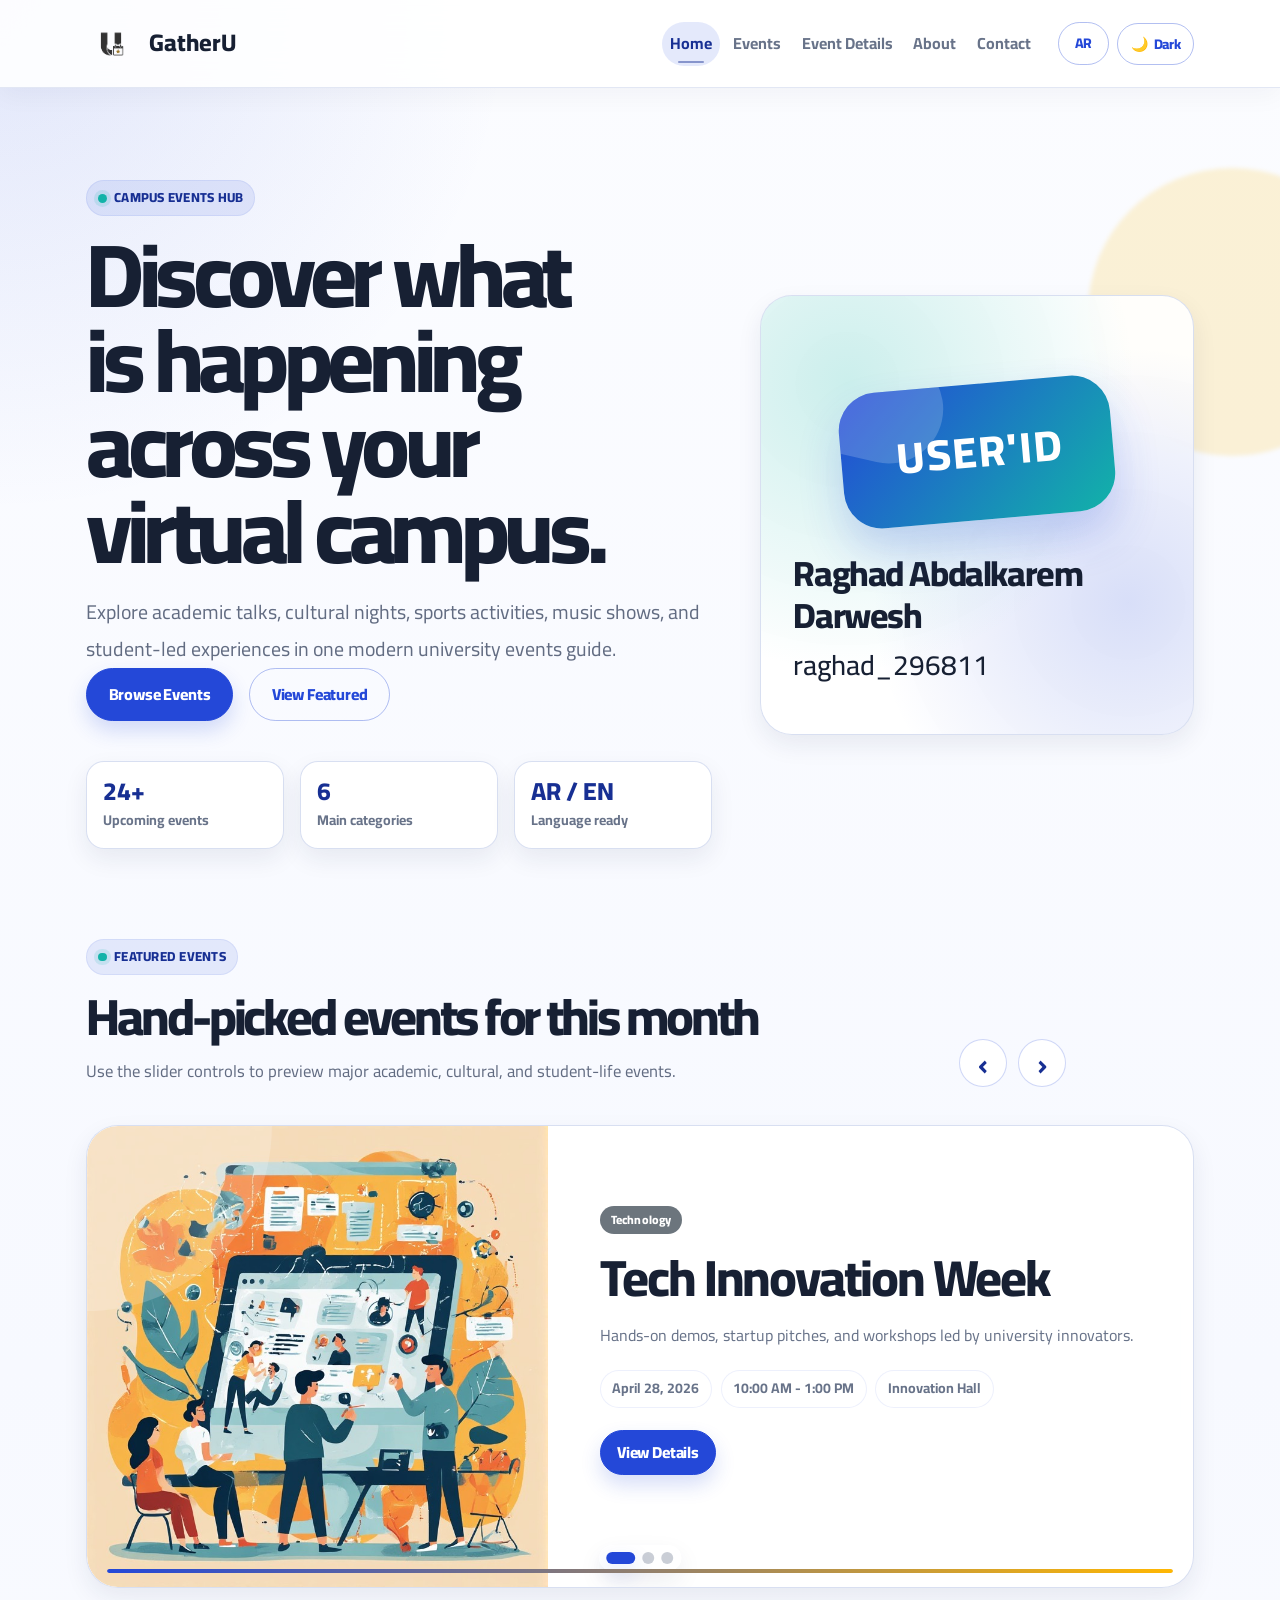
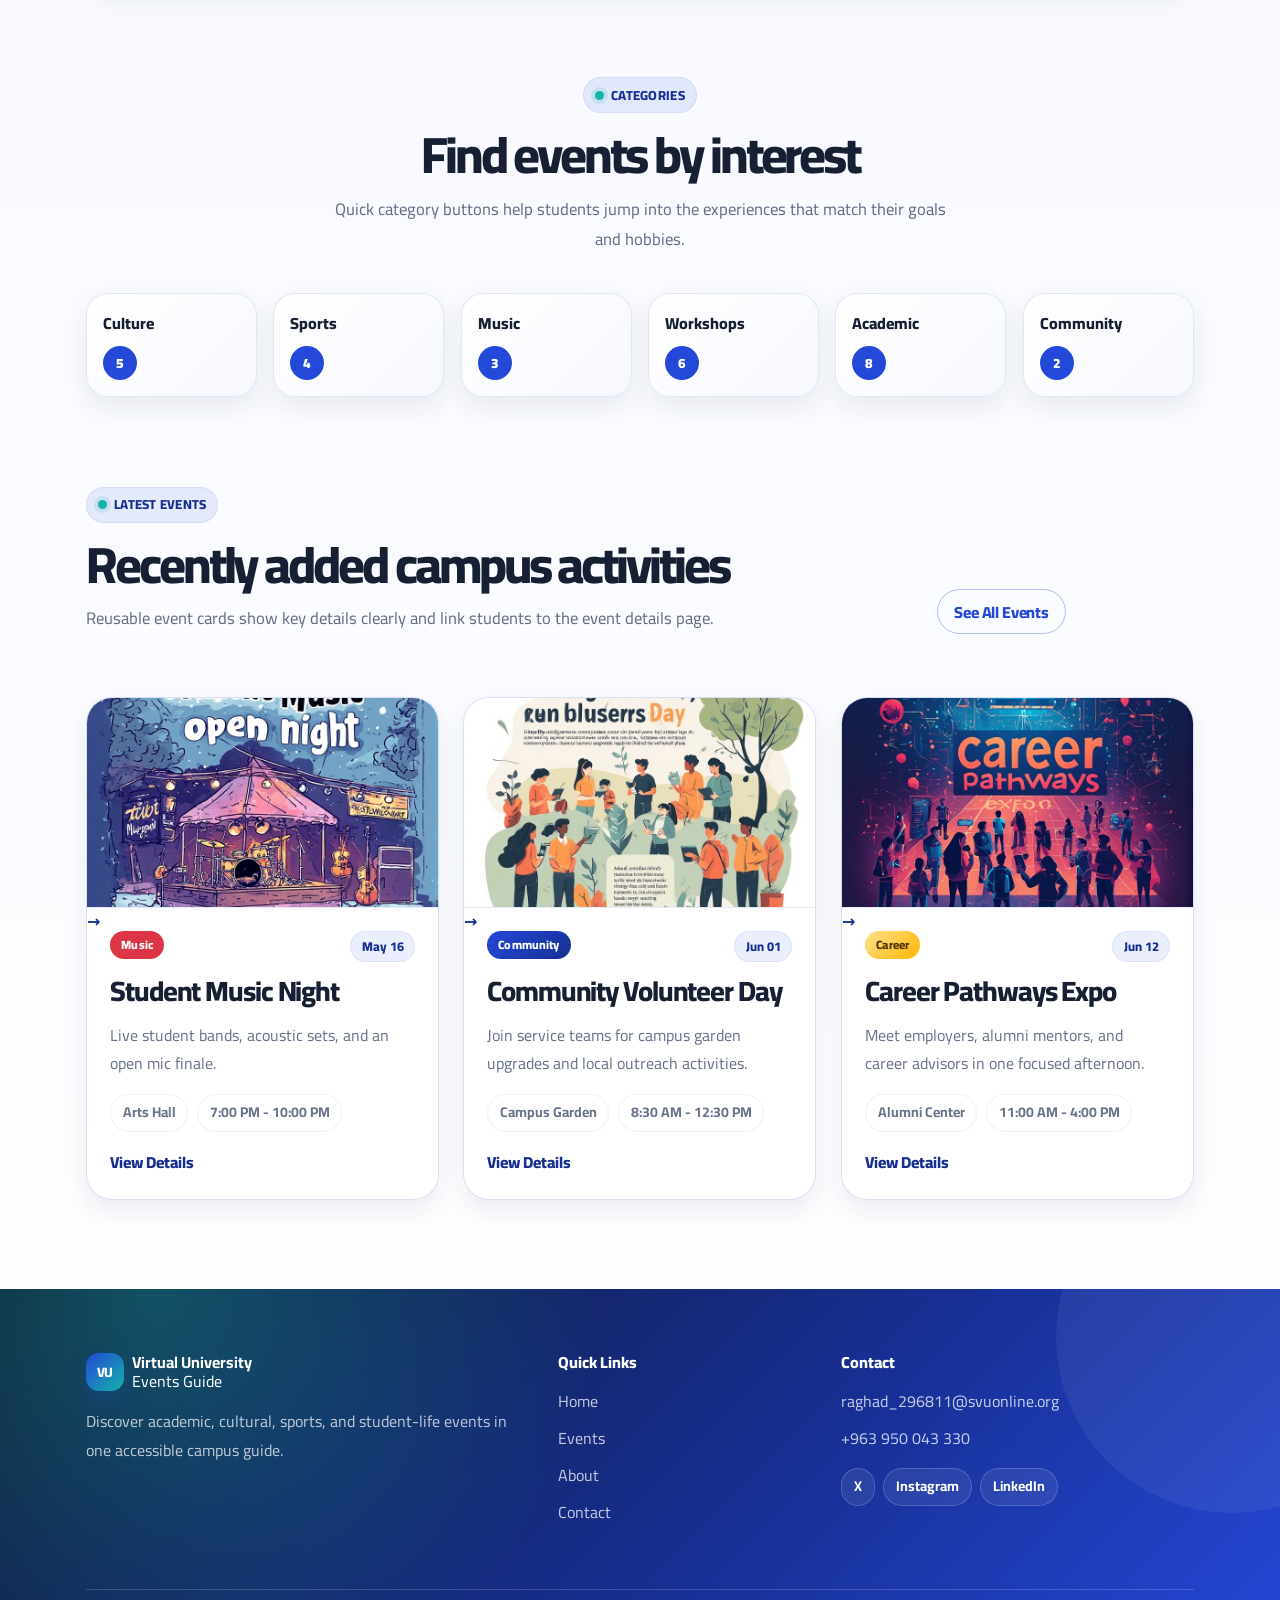
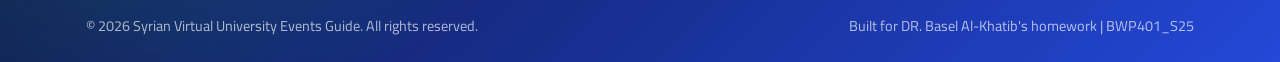
==== commit 4d795d93: "Add files via upload" ====
--- a/index.html
+++ b/index.html
@@ -1,15 +1,19 @@
 <!DOCTYPE html>
 <html lang="en" dir="ltr">
+
 <head>
   <meta charset="UTF-8">
   <meta name="viewport" content="width=device-width, initial-scale=1.0">
-  <meta name="description" content="Virtual University Events Guide - discover campus events, activities, and student experiences.">
+  <meta name="description"
+    content="Virtual University Events Guide - discover campus events, activities, and student experiences.">
   <title>Home | Virtual University Events Guide</title>
 
   <!-- Google Fonts: Arabic and English friendly typography -->
   <link rel="preconnect" href="https://fonts.googleapis.com">
   <link rel="preconnect" href="https://fonts.gstatic.com" crossorigin>
-  <link href="https://fonts.googleapis.com/css2?family=Cairo:wght@400;500;600;700;800&family=Tajawal:wght@400;500;700;800&display=swap" rel="stylesheet">
+  <link
+    href="https://fonts.googleapis.com/css2?family=Cairo:wght@400;500;600;700;800&family=Tajawal:wght@400;500;700;800&display=swap"
+    rel="stylesheet">
 
   <!-- Bootstrap CSS -->
   <link href="https://cdn.jsdelivr.net/npm/bootstrap@5.3.3/dist/css/bootstrap.min.css" rel="stylesheet">
@@ -17,21 +21,23 @@
   <!-- Custom CSS -->
   <link rel="stylesheet" href="assets/css/styles.css">
 </head>
+
 <body data-page="home">
   <a class="skip-link" href="#main-content">Skip to main content</a>
 
   <header class="site-header sticky-top">
     <nav class="navbar navbar-expand-lg" aria-label="Main navigation">
       <div class="container">
-        <a class="navbar-brand d-flex align-items-center gap-2" href="index.html" aria-label="Virtual University Events Guide home">
-          <span class="brand-mark" aria-hidden="true">VU</span>
+        <a class="navbar-brand d-flex align-items-center gap-2" href="index.html"
+          aria-label="Virtual University Events Guide home">
+          <img src="" alt="GatherU logo" class="site-logo" data-site-logo>
           <span class="brand-text">
-            <span class="brand-title" data-i18n="brand.title">Virtual University</span>
-            <span class="brand-subtitle" data-i18n="brand.subtitle">Events Guide</span>
+            <span class="brand-title" data-i18n="brand.title">GatherU</span>
           </span>
         </a>
 
-        <button class="navbar-toggler" type="button" data-bs-toggle="collapse" data-bs-target="#mainNavbar" aria-controls="mainNavbar" aria-expanded="false" aria-label="Toggle navigation">
+        <button class="navbar-toggler" type="button" data-bs-toggle="collapse" data-bs-target="#mainNavbar"
+          aria-controls="mainNavbar" aria-expanded="false" aria-label="Toggle navigation">
           <span class="navbar-toggler-icon"></span>
         </button>
 
@@ -54,8 +60,10 @@
             </li>
           </ul>
           <div class="nav-actions d-flex align-items-center gap-2 ms-lg-3 mt-3 mt-lg-0">
-            <button class="btn btn-sm btn-outline-primary language-toggle" type="button" data-language-toggle aria-label="Switch language">AR</button>
-            <button class="btn btn-sm btn-outline-primary theme-toggle" type="button" data-theme-toggle aria-label="Switch to dark mode" title="Switch theme">
+            <button class="btn btn-sm btn-outline-primary language-toggle" type="button" data-language-toggle
+              aria-label="Switch language">AR</button>
+            <button class="btn btn-sm btn-outline-primary theme-toggle" type="button" data-theme-toggle
+              aria-label="Switch to dark mode" title="Switch theme">
               <span class="theme-toggle-icon" data-theme-toggle-icon aria-hidden="true">🌙</span>
               <span class="theme-toggle-label" data-theme-toggle-label>Dark</span>
             </button>
@@ -72,7 +80,8 @@
           <div class="col-lg-7">
             <div class="section-kicker">Campus events hub</div>
             <h1 class="hero-title">Discover what is happening across your virtual campus.</h1>
-            <p class="hero-lead">Explore academic talks, cultural nights, sports activities, music shows, and student-led experiences in one modern university events guide.</p>
+            <p class="hero-lead">Explore academic talks, cultural nights, sports activities, music shows, and
+              student-led experiences in one modern university events guide.</p>
             <div class="hero-actions d-flex flex-column flex-sm-row gap-3">
               <a class="btn btn-primary btn-lg" href="events.html">Browse Events</a>
               <a class="btn btn-outline-primary btn-lg" href="#featured-events">View Featured</a>
@@ -101,14 +110,9 @@
 
           <div class="col-lg-5">
             <aside class="hero-highlight-card" aria-label="Highlighted campus event">
-              <span class="badge rounded-pill text-bg-warning">This week</span>
-              <div class="highlight-icon" aria-hidden="true">VU</div>
-              <h2>Student Innovation Forum</h2>
-              <p>Meet student builders, explore prototype showcases, and vote for the most promising campus innovation.</p>
-              <div class="highlight-meta">
-                <span>May 08, 2026</span>
-                <span>Virtual Main Hall</span>
-              </div>
+              <div class="highlight-icon" aria-hidden="true">U S E R ' I D</div>
+              <h2>Raghad Abdalkarem Darwesh</h2>
+              <h3>raghad_296811</h3>
             </aside>
           </div>
         </div>
@@ -124,87 +128,24 @@
             <p>Use the slider controls to preview major academic, cultural, and student-life events.</p>
           </div>
           <div class="slider-controls" aria-label="Featured events slider controls">
-            <button class="slider-btn" type="button" data-slider-prev aria-label="Previous featured event">&lsaquo;</button>
+            <button class="slider-btn" type="button" data-slider-prev
+              aria-label="Previous featured event">&lsaquo;</button>
             <button class="slider-btn" type="button" data-slider-next aria-label="Next featured event">&rsaquo;</button>
           </div>
         </div>
 
         <div class="featured-slider mt-4" data-featured-slider>
           <div class="featured-track" data-featured-track>
-            <article class="featured-slide is-active" data-featured-slide>
-              <div class="row g-0 align-items-stretch">
-                <div class="col-lg-5">
-                  <div class="featured-visual featured-visual-academic">
-                    <span>AI</span>
-                  </div>
-                </div>
-                <div class="col-lg-7">
-                  <div class="featured-content">
-                    <span class="badge rounded-pill text-bg-primary">Academic</span>
-                    <h3>AI Research Expo</h3>
-                    <p>Faculty mentors and student teams present practical research demos, poster sessions, and applied AI case studies.</p>
-                    <div class="event-meta-list">
-                      <span>Date: May 12, 2026</span>
-                      <span>Time: 10:00 AM</span>
-                      <span>Location: Innovation Auditorium</span>
-                    </div>
-                    <a class="btn btn-primary" href="event.html">View Details</a>
-                  </div>
-                </div>
-              </div>
-            </article>
-
-            <article class="featured-slide" data-featured-slide>
-              <div class="row g-0 align-items-stretch">
-                <div class="col-lg-5">
-                  <div class="featured-visual featured-visual-culture">
-                    <span>CL</span>
-                  </div>
-                </div>
-                <div class="col-lg-7">
-                  <div class="featured-content">
-                    <span class="badge rounded-pill text-bg-success">Culture</span>
-                    <h3>International Culture Night</h3>
-                    <p>A student-led celebration with performances, digital booths, stories, and creative showcases from different communities.</p>
-                    <div class="event-meta-list">
-                      <span>Date: May 18, 2026</span>
-                      <span>Time: 06:30 PM</span>
-                      <span>Location: Student Center</span>
-                    </div>
-                    <a class="btn btn-primary" href="event.html">View Details</a>
-                  </div>
-                </div>
-              </div>
-            </article>
-
-            <article class="featured-slide" data-featured-slide>
-              <div class="row g-0 align-items-stretch">
-                <div class="col-lg-5">
-                  <div class="featured-visual featured-visual-sports">
-                    <span>GO</span>
-                  </div>
-                </div>
-                <div class="col-lg-7">
-                  <div class="featured-content">
-                    <span class="badge rounded-pill text-bg-info">Sports</span>
-                    <h3>Virtual Fitness Challenge</h3>
-                    <p>Join teams, track progress, and compete in friendly weekly challenges designed for remote university students.</p>
-                    <div class="event-meta-list">
-                      <span>Date: May 22, 2026</span>
-                      <span>Time: 04:00 PM</span>
-                      <span>Location: Online Arena</span>
-                    </div>
-                    <a class="btn btn-primary" href="event.html">View Details</a>
-                  </div>
-                </div>
-              </div>
-            </article>
+            
           </div>
 
           <div class="slider-dots" role="tablist" aria-label="Featured event slides">
-            <button class="slider-dot is-active" type="button" data-slider-dot="0" aria-label="Show AI Research Expo"></button>
-            <button class="slider-dot" type="button" data-slider-dot="1" aria-label="Show International Culture Night"></button>
-            <button class="slider-dot" type="button" data-slider-dot="2" aria-label="Show Virtual Fitness Challenge"></button>
+            <button class="slider-dot is-active" type="button" data-slider-dot="0"
+              aria-label="Show AI Research Expo"></button>
+            <button class="slider-dot" type="button" data-slider-dot="1"
+              aria-label="Show International Culture Night"></button>
+            <button class="slider-dot" type="button" data-slider-dot="2"
+              aria-label="Show Virtual Fitness Challenge"></button>
           </div>
         </div>
       </div>
@@ -240,7 +181,7 @@
           <a class="btn btn-outline-primary" href="events.html">See All Events</a>
         </div>
 
-        <div class="row g-4 mt-2">
+        <div class="row g-4 mt-2" data-latest-events>
           <div class="col-md-6 col-xl-4">
             <article class="event-card h-100">
               <div class="event-card-media media-workshop"><span>UX</span></div>
@@ -306,14 +247,16 @@
     <div class="container">
       <div class="row g-4 align-items-start">
         <div class="col-lg-5">
-          <a class="footer-brand d-inline-flex align-items-center gap-2" href="index.html" aria-label="Virtual University Events Guide home">
+          <a class="footer-brand d-inline-flex align-items-center gap-2" href="index.html"
+            aria-label="Virtual University Events Guide home">
             <span class="brand-mark brand-mark-sm" aria-hidden="true">VU</span>
             <span>
               <strong data-i18n="brand.title">Virtual University</strong>
               <span data-i18n="brand.subtitle">Events Guide</span>
             </span>
           </a>
-          <p class="footer-text mt-3" data-i18n="footer.description">Discover academic, cultural, sports, and student-life events in one accessible campus guide.</p>
+          <p class="footer-text mt-3" data-i18n="footer.description">Discover academic, cultural, sports, and
+            student-life events in one accessible campus guide.</p>
         </div>
 
         <div class="col-6 col-lg-3">
@@ -329,8 +272,8 @@
         <div class="col-6 col-lg-4">
           <h2 class="footer-heading" data-i18n="footer.contactTitle">Contact</h2>
           <ul class="footer-links list-unstyled">
-            <li><a href="mailto:events@virtualuniversity.edu">events@virtualuniversity.edu</a></li>
-            <li><a href="tel:+966555010222">+966 55 501 0222</a></li>
+            <li><a href="mailto:events@virtualuniversity.edu">raghad_296811@svuonline.org</a></li>
+            <li><a href="tel:+966555010222">+963 950 043 330</a></li>
           </ul>
           <div class="social-links d-flex flex-wrap gap-2 mt-3" aria-label="Social media links">
             <a href="#" aria-label="Follow us on X">X</a>
@@ -341,8 +284,9 @@
       </div>
 
       <div class="footer-bottom d-flex flex-column flex-md-row justify-content-between gap-2">
-        <span data-i18n="footer.copyright">&copy; 2026 Virtual University Events Guide. All rights reserved.</span>
-        <span data-i18n="footer.tagline">Built for students, organizers, and campus communities.</span>
+        <span data-i18n="footer.copyright">&copy; 2026 Syrian Virtual University Events Guide. All rights
+          reserved.</span>
+        <span data-i18n="footer.tagline">Built for DR. Basel Al-Khatib's homework | BWP401_S25</span>
       </div>
     </div>
   </footer>
@@ -351,6 +295,8 @@
   <script src="https://cdn.jsdelivr.net/npm/bootstrap@5.3.3/dist/js/bootstrap.bundle.min.js"></script>
 
   <!-- Custom JavaScript -->
+  <script src="assets/js/events_details.js"></script>
   <script src="assets/js/main.js"></script>
 </body>
-</html>
+
+</html>
--- a/assets/css/styles.css
+++ b/assets/css/styles.css
@@ -125,8 +125,9 @@
 }
 
 .brand-title {
-  font-size: 1rem;
-  font-weight: 800;
+  font-size: 1.5rem;
+  font-weight: 800;
+  padding: 5px;
 }
 
 .brand-subtitle {
@@ -195,6 +196,12 @@
 
 .nav-submit-btn {
   padding-inline: 1rem;
+}
+
+.site-logo {
+  height: 50px;
+  width: auto;
+  object-fit: contain;
 }
 
 /* Temporary page shell until individual page groups are implemented. */
@@ -286,7 +293,7 @@
   font-weight: 800;
 }
 
-.footer-links li + li {
+.footer-links li+li {
   margin-top: 0.65rem;
 }
 
@@ -471,7 +478,7 @@
 
 .highlight-icon {
   display: grid;
-  width: 136px;
+  width: 272px;
   height: 136px;
   place-items: center;
   margin: 3.5rem auto 2rem;
@@ -818,6 +825,7 @@
 }
 
 @media (max-width: 991.98px) {
+
   .hero-highlight-card,
   .featured-content,
   .featured-visual {
@@ -1297,7 +1305,7 @@
   top: 104px;
 }
 
-.event-sidebar-card + .event-sidebar-card {
+.event-sidebar-card+.event-sidebar-card {
   position: static;
 }
 
@@ -1391,6 +1399,7 @@
 }
 
 @media (max-width: 575.98px) {
+
   .event-detail-meta-item,
   .event-schedule-list li {
     grid-template-columns: 1fr;
@@ -1457,7 +1466,7 @@
 
 .impact-orbit span {
   display: grid;
-  width: 120px;
+  width: 180px;
   height: 120px;
   place-items: center;
   border: 1px solid rgba(255, 255, 255, 0.26);
@@ -1658,7 +1667,7 @@
   transition: transform var(--transition-fast), box-shadow var(--transition-fast), border-color var(--transition-fast);
 }
 
-.policy-item > span {
+.policy-item>span {
   display: grid;
   width: 38px;
   height: 38px;
@@ -1691,6 +1700,7 @@
 }
 
 @media (max-width: 575.98px) {
+
   .about-hero-actions .btn,
   .policy-item {
     width: 100%;
@@ -1927,6 +1937,7 @@
 }
 
 @media (max-width: 575.98px) {
+
   .contact-hero-actions .btn,
   .contact-submit-btn {
     width: 100%;
@@ -2338,7 +2349,7 @@
 .impact-orbit,
 .highlight-icon,
 .contact-info-icon,
-.policy-item > span {
+.policy-item>span {
   position: relative;
   overflow: hidden;
 }
@@ -2348,7 +2359,7 @@
 .impact-orbit::after,
 .highlight-icon::after,
 .contact-info-icon::after,
-.policy-item > span::after {
+.policy-item>span::after {
   content: '';
   position: absolute;
   inset: -40% auto auto -40%;
@@ -2492,6 +2503,7 @@
 }
 
 @media (max-width: 991.98px) {
+
   .section-heading.d-flex,
   .filter-status {
     align-items: flex-start !important;
@@ -2504,6 +2516,7 @@
 }
 
 @media (max-width: 767.98px) {
+
   .page-title,
   .hero-title {
     line-height: 1;
@@ -2569,6 +2582,7 @@
 }
 
 @media (prefers-reduced-motion: reduce) {
+
   *,
   *::before,
   *::after {
@@ -2851,7 +2865,7 @@
 }
 
 body[data-theme='dark'] .navbar-toggler {
-  background: rgba(255, 255, 255, 0.08);
+  background: rgba(230, 0, 0, 0.08);
 }
 
 body[data-theme='dark'] .navbar-toggler-icon {
@@ -3028,7 +3042,7 @@
   margin-top: 0;
 }
 
-.site-main > section:first-child {
+.site-main>section:first-child {
   padding-top: clamp(4rem, 8vw, 5.75rem);
 }
 
@@ -3196,6 +3210,7 @@
 }
 
 @media (max-width: 767.98px) {
+
   .featured-content,
   .featured-visual {
     min-height: auto;
@@ -3254,23 +3269,33 @@
 }
 
 @media (min-width: 576px) {
-  :where(.container) { max-width: 540px; }
+  :where(.container) {
+    max-width: 540px;
+  }
 }
 
 @media (min-width: 768px) {
-  :where(.container) { max-width: 720px; }
+  :where(.container) {
+    max-width: 720px;
+  }
 }
 
 @media (min-width: 992px) {
-  :where(.container) { max-width: 960px; }
+  :where(.container) {
+    max-width: 960px;
+  }
 }
 
 @media (min-width: 1200px) {
-  :where(.container) { max-width: 1140px; }
+  :where(.container) {
+    max-width: 1140px;
+  }
 }
 
 @media (min-width: 1400px) {
-  :where(.container) { max-width: 1320px; }
+  :where(.container) {
+    max-width: 1320px;
+  }
 }
 
 :where(.row) {
@@ -3290,72 +3315,251 @@
   padding-inline: calc(var(--bs-gutter-x) * 0.5);
 }
 
-:where(.g-0) { --bs-gutter-x: 0; --bs-gutter-y: 0; }
-:where(.g-3) { --bs-gutter-x: 1rem; --bs-gutter-y: 1rem; }
-:where(.g-4) { --bs-gutter-x: 1.5rem; --bs-gutter-y: 1.5rem; }
-:where(.g-5) { --bs-gutter-x: 3rem; --bs-gutter-y: 3rem; }
-
-:where(.col-6) { flex: 0 0 auto; width: 50%; }
-:where(.col-12) { flex: 0 0 auto; width: 100%; }
+:where(.g-0) {
+  --bs-gutter-x: 0;
+  --bs-gutter-y: 0;
+}
+
+:where(.g-3) {
+  --bs-gutter-x: 1rem;
+  --bs-gutter-y: 1rem;
+}
+
+:where(.g-4) {
+  --bs-gutter-x: 1.5rem;
+  --bs-gutter-y: 1.5rem;
+}
+
+:where(.g-5) {
+  --bs-gutter-x: 3rem;
+  --bs-gutter-y: 3rem;
+}
+
+:where(.col-6) {
+  flex: 0 0 auto;
+  width: 50%;
+}
+
+:where(.col-12) {
+  flex: 0 0 auto;
+  width: 100%;
+}
 
 @media (min-width: 768px) {
-  :where(.col-md-4) { flex: 0 0 auto; width: 33.333333%; }
-  :where(.col-md-6) { flex: 0 0 auto; width: 50%; }
-  :where(.flex-md-row) { flex-direction: row; }
-  :where(.align-items-md-center) { align-items: center; }
-  :where(.align-items-md-start) { align-items: flex-start; }
+  :where(.col-md-4) {
+    flex: 0 0 auto;
+    width: 33.333333%;
+  }
+
+  :where(.col-md-6) {
+    flex: 0 0 auto;
+    width: 50%;
+  }
+
+  :where(.flex-md-row) {
+    flex-direction: row;
+  }
+
+  :where(.align-items-md-center) {
+    align-items: center;
+  }
+
+  :where(.align-items-md-start) {
+    align-items: flex-start;
+  }
 }
 
 @media (min-width: 992px) {
-  :where(.col-lg-3) { flex: 0 0 auto; width: 25%; }
-  :where(.col-lg-4) { flex: 0 0 auto; width: 33.333333%; }
-  :where(.col-lg-5) { flex: 0 0 auto; width: 41.666667%; }
-  :where(.col-lg-7) { flex: 0 0 auto; width: 58.333333%; }
-  :where(.col-lg-8) { flex: 0 0 auto; width: 66.666667%; }
-  :where(.flex-lg-row) { flex-direction: row; }
-  :where(.align-items-lg-center) { align-items: center; }
-  :where(.align-items-lg-end) { align-items: flex-end; }
-  :where(.mb-lg-0) { margin-bottom: 0; }
-  :where(.mt-lg-0) { margin-top: 0; }
+  :where(.col-lg-3) {
+    flex: 0 0 auto;
+    width: 25%;
+  }
+
+  :where(.col-lg-4) {
+    flex: 0 0 auto;
+    width: 33.333333%;
+  }
+
+  :where(.col-lg-5) {
+    flex: 0 0 auto;
+    width: 41.666667%;
+  }
+
+  :where(.col-lg-7) {
+    flex: 0 0 auto;
+    width: 58.333333%;
+  }
+
+  :where(.col-lg-8) {
+    flex: 0 0 auto;
+    width: 66.666667%;
+  }
+
+  :where(.flex-lg-row) {
+    flex-direction: row;
+  }
+
+  :where(.align-items-lg-center) {
+    align-items: center;
+  }
+
+  :where(.align-items-lg-end) {
+    align-items: flex-end;
+  }
+
+  :where(.mb-lg-0) {
+    margin-bottom: 0;
+  }
+
+  :where(.mt-lg-0) {
+    margin-top: 0;
+  }
 }
 
 @media (min-width: 1200px) {
-  :where(.col-xl-3) { flex: 0 0 auto; width: 25%; }
-  :where(.col-xl-4) { flex: 0 0 auto; width: 33.333333%; }
-  :where(.g-xl-5) { --bs-gutter-x: 3rem; --bs-gutter-y: 3rem; }
-}
-
-:where(.d-flex) { display: flex; }
-:where(.d-inline-flex) { display: inline-flex; }
-:where(.d-none) { display: none !important; }
-:where(.flex-column) { flex-direction: column; }
-:where(.flex-wrap) { flex-wrap: wrap; }
-:where(.align-items-start) { align-items: flex-start; }
-:where(.align-items-center) { align-items: center; }
-:where(.align-items-end) { align-items: flex-end; }
-:where(.align-items-stretch) { align-items: stretch; }
-:where(.justify-content-between) { justify-content: space-between; }
-:where(.gap-2) { gap: 0.5rem; }
-:where(.gap-3) { gap: 1rem; }
-:where(.h-100) { height: 100%; }
-:where(.w-100) { width: 100%; }
-:where(.mx-auto) { margin-inline: auto; }
-:where(.ms-auto) { margin-inline-start: auto; }
-:where(.ms-lg-3) { margin-inline-start: 1rem; }
-:where(.mt-2) { margin-top: 0.5rem; }
-:where(.mt-3) { margin-top: 1rem; }
-:where(.mt-4) { margin-top: 1.5rem; }
-:where(.mb-0) { margin-bottom: 0; }
-:where(.mb-2) { margin-bottom: 0.5rem; }
-:where(.mb-4) { margin-bottom: 1.5rem; }
-:where(.mb-5) { margin-bottom: 3rem; }
-:where(.pt-0) { padding-top: 0; }
-:where(.pb-0) { padding-bottom: 0; }
-:where(.px-0) { padding-inline: 0; }
-:where(.text-center) { text-align: center; }
-:where(.list-unstyled) { padding-inline-start: 0; list-style: none; }
-:where(.rounded-pill) { border-radius: var(--radius-pill); }
-:where(.sticky-top) { position: sticky; top: 0; z-index: 1020; }
+  :where(.col-xl-3) {
+    flex: 0 0 auto;
+    width: 25%;
+  }
+
+  :where(.col-xl-4) {
+    flex: 0 0 auto;
+    width: 33.333333%;
+  }
+
+  :where(.g-xl-5) {
+    --bs-gutter-x: 3rem;
+    --bs-gutter-y: 3rem;
+  }
+}
+
+:where(.d-flex) {
+  display: flex;
+}
+
+:where(.d-inline-flex) {
+  display: inline-flex;
+}
+
+:where(.d-none) {
+  display: none !important;
+}
+
+:where(.flex-column) {
+  flex-direction: column;
+}
+
+:where(.flex-wrap) {
+  flex-wrap: wrap;
+}
+
+:where(.align-items-start) {
+  align-items: flex-start;
+}
+
+:where(.align-items-center) {
+  align-items: center;
+}
+
+:where(.align-items-end) {
+  align-items: flex-end;
+}
+
+:where(.align-items-stretch) {
+  align-items: stretch;
+}
+
+:where(.justify-content-between) {
+  justify-content: space-between;
+}
+
+:where(.gap-2) {
+  gap: 0.5rem;
+}
+
+:where(.gap-3) {
+  gap: 1rem;
+}
+
+:where(.h-100) {
+  height: 100%;
+}
+
+:where(.w-100) {
+  width: 100%;
+}
+
+:where(.mx-auto) {
+  margin-inline: auto;
+}
+
+:where(.ms-auto) {
+  margin-inline-start: auto;
+}
+
+:where(.ms-lg-3) {
+  margin-inline-start: 1rem;
+}
+
+:where(.mt-2) {
+  margin-top: 0.5rem;
+}
+
+:where(.mt-3) {
+  margin-top: 1rem;
+}
+
+:where(.mt-4) {
+  margin-top: 1.5rem;
+}
+
+:where(.mb-0) {
+  margin-bottom: 0;
+}
+
+:where(.mb-2) {
+  margin-bottom: 0.5rem;
+}
+
+:where(.mb-4) {
+  margin-bottom: 1.5rem;
+}
+
+:where(.mb-5) {
+  margin-bottom: 3rem;
+}
+
+:where(.pt-0) {
+  padding-top: 0;
+}
+
+:where(.pb-0) {
+  padding-bottom: 0;
+}
+
+:where(.px-0) {
+  padding-inline: 0;
+}
+
+:where(.text-center) {
+  text-align: center;
+}
+
+:where(.list-unstyled) {
+  padding-inline-start: 0;
+  list-style: none;
+}
+
+:where(.rounded-pill) {
+  border-radius: var(--radius-pill);
+}
+
+:where(.sticky-top) {
+  position: sticky;
+  top: 0;
+  z-index: 1020;
+}
+
 :where(.visually-hidden) {
   position: absolute !important;
   width: 1px !important;
@@ -3368,14 +3572,54 @@
   border: 0 !important;
 }
 
-:where(.navbar) { display: flex; align-items: center; }
-:where(.navbar > .container) { display: flex; align-items: center; flex-wrap: inherit; justify-content: space-between; }
-:where(.navbar-brand) { display: inline-flex; align-items: center; gap: 0.75rem; margin-inline-end: 1rem; }
-:where(.navbar-nav) { display: flex; flex-direction: column; padding-inline-start: 0; margin: 0; list-style: none; }
-:where(.nav-link) { display: block; }
-:where(.nav-actions) { display: flex; flex-wrap: wrap; gap: 0.5rem; }
-:where(.collapse:not(.show)) { display: none; }
-:where(.navbar-toggler) { display: inline-flex; align-items: center; justify-content: center; cursor: pointer; }
+:where(.navbar) {
+  display: flex;
+  align-items: center;
+}
+
+:where(.navbar > .container) {
+  display: flex;
+  align-items: center;
+  flex-wrap: inherit;
+  justify-content: space-between;
+}
+
+:where(.navbar-brand) {
+  display: inline-flex;
+  align-items: center;
+  gap: 0.75rem;
+  margin-inline-end: 1rem;
+}
+
+:where(.navbar-nav) {
+  display: flex;
+  flex-direction: column;
+  padding-inline-start: 0;
+  margin: 0;
+  list-style: none;
+}
+
+:where(.nav-link) {
+  display: block;
+}
+
+:where(.nav-actions) {
+  display: flex;
+  flex-wrap: wrap;
+  gap: 0.5rem;
+}
+
+:where(.collapse:not(.show)) {
+  display: none;
+}
+
+:where(.navbar-toggler) {
+  display: inline-flex;
+  align-items: center;
+  justify-content: center;
+  cursor: pointer;
+}
+
 :where(.navbar-toggler-icon) {
   display: inline-block;
   width: 1.5rem;
@@ -3387,14 +3631,31 @@
 }
 
 @media (min-width: 992px) {
-  :where(.navbar-expand-lg) { flex-wrap: nowrap; justify-content: flex-start; }
-  :where(.navbar-expand-lg .navbar-toggler) { display: none; }
-  :where(.navbar-expand-lg .navbar-collapse) { display: flex !important; flex-basis: auto; align-items: center; }
-  :where(.navbar-expand-lg .navbar-nav) { flex-direction: row; }
+  :where(.navbar-expand-lg) {
+    flex-wrap: nowrap;
+    justify-content: flex-start;
+  }
+
+  :where(.navbar-expand-lg .navbar-toggler) {
+    display: none;
+  }
+
+  :where(.navbar-expand-lg .navbar-collapse) {
+    display: flex !important;
+    flex-basis: auto;
+    align-items: center;
+  }
+
+  :where(.navbar-expand-lg .navbar-nav) {
+    flex-direction: row;
+  }
 }
 
 @media (max-width: 991.98px) {
-  :where(.navbar-collapse) { flex-basis: 100%; width: 100%; }
+  :where(.navbar-collapse) {
+    flex-basis: 100%;
+    width: 100%;
+  }
 }
 
 :where(.btn) {
@@ -3414,9 +3675,21 @@
   transition: transform var(--transition-fast), box-shadow var(--transition-fast), background-color var(--transition-fast), border-color var(--transition-fast), color var(--transition-fast);
 }
 
-:where(.btn:hover, .btn:focus-visible) { transform: translateY(-1px); }
-:where(.btn-sm) { min-height: 2rem; padding: 0.4rem 0.75rem; font-size: 0.875rem; }
-:where(.btn-lg) { min-height: 3rem; padding: 0.85rem 1.35rem; font-size: 1rem; }
+:where(.btn:hover, .btn:focus-visible) {
+  transform: translateY(-1px);
+}
+
+:where(.btn-sm) {
+  min-height: 2rem;
+  padding: 0.4rem 0.75rem;
+  font-size: 0.875rem;
+}
+
+:where(.btn-lg) {
+  min-height: 3rem;
+  padding: 0.85rem 1.35rem;
+  font-size: 1rem;
+}
 
 .btn-primary {
   color: var(--bs-btn-color, #fff);
@@ -3458,13 +3731,36 @@
   line-height: 1;
 }
 
-:where(.text-bg-success) { color: #fff !important; background-color: var(--color-success) !important; }
-:where(.text-bg-danger) { color: #fff !important; background-color: var(--color-danger) !important; }
-:where(.text-bg-info) { color: #052b32 !important; background-color: #91e6f5 !important; }
-:where(.text-bg-secondary) { color: #fff !important; background-color: #64748b !important; }
-:where(.text-bg-dark) { color: #fff !important; background-color: #172033 !important; }
-
-:where(.form-label) { display: inline-block; margin-bottom: 0.5rem; }
+:where(.text-bg-success) {
+  color: #fff !important;
+  background-color: var(--color-success) !important;
+}
+
+:where(.text-bg-danger) {
+  color: #fff !important;
+  background-color: var(--color-danger) !important;
+}
+
+:where(.text-bg-info) {
+  color: #052b32 !important;
+  background-color: #91e6f5 !important;
+}
+
+:where(.text-bg-secondary) {
+  color: #fff !important;
+  background-color: #64748b !important;
+}
+
+:where(.text-bg-dark) {
+  color: #fff !important;
+  background-color: #172033 !important;
+}
+
+:where(.form-label) {
+  display: inline-block;
+  margin-bottom: 0.5rem;
+}
+
 :where(.form-control, .form-select) {
   display: block;
   width: 100%;
@@ -3476,12 +3772,35 @@
   background-color: var(--color-surface);
   font: inherit;
 }
-:where(.form-control-lg) { min-height: 3.25rem; padding: 0.8rem 1rem; }
-:where(textarea.form-control) { min-height: 8rem; }
-:where(.invalid-feedback) { display: none; width: 100%; margin-top: 0.4rem; color: var(--color-danger); font-size: 0.9rem; }
-:where(.is-invalid ~ .invalid-feedback) { display: block; }
-:where(.is-invalid) { border-color: var(--color-danger) !important; }
-:where(.is-valid) { border-color: var(--color-success) !important; }
+
+:where(.form-control-lg) {
+  min-height: 3.25rem;
+  padding: 0.8rem 1rem;
+}
+
+:where(textarea.form-control) {
+  min-height: 8rem;
+}
+
+:where(.invalid-feedback) {
+  display: none;
+  width: 100%;
+  margin-top: 0.4rem;
+  color: var(--color-danger);
+  font-size: 0.9rem;
+}
+
+:where(.is-invalid ~ .invalid-feedback) {
+  display: block;
+}
+
+:where(.is-invalid) {
+  border-color: var(--color-danger) !important;
+}
+
+:where(.is-valid) {
+  border-color: var(--color-success) !important;
+}
 
 :where(.alert) {
   position: relative;
@@ -3489,10 +3808,30 @@
   border: 1px solid transparent;
   border-radius: 1rem;
 }
-:where(.alert-success) { color: #14532d; background-color: #dcfce7; border-color: #bbf7d0; }
-:where(.alert-danger) { color: #7f1d1d; background-color: #fee2e2; border-color: #fecaca; }
-:where(.alert-warning) { color: #713f12; background-color: #fef3c7; border-color: #fde68a; }
-:where(.alert-info) { color: #164e63; background-color: #cffafe; border-color: #a5f3fc; }
+
+:where(.alert-success) {
+  color: #14532d;
+  background-color: #dcfce7;
+  border-color: #bbf7d0;
+}
+
+:where(.alert-danger) {
+  color: #7f1d1d;
+  background-color: #fee2e2;
+  border-color: #fecaca;
+}
+
+:where(.alert-warning) {
+  color: #713f12;
+  background-color: #fef3c7;
+  border-color: #fde68a;
+}
+
+:where(.alert-info) {
+  color: #164e63;
+  background-color: #cffafe;
+  border-color: #a5f3fc;
+}
 
 /* Correct image sizing after the optimization pass: keep card/media ratios consistent. */
 .event-card-img {
@@ -3516,8 +3855,13 @@
 }
 
 @media (max-width: 575.98px) {
-  .event-card-img { height: 180px; }
-  .event-spotlight-img { min-height: 220px; }
+  .event-card-img {
+    height: 180px;
+  }
+
+  .event-spotlight-img {
+    min-height: 220px;
+  }
 }
 
 /* Full dark-theme corrections for components that previously kept light surfaces. */
@@ -3626,7 +3970,9 @@
 }
 
 /* Keep the carousel progress custom property defined even before JavaScript starts. */
-:root { --slider-delay: 6500ms; }
+:root {
+  --slider-delay: 6500ms;
+}
 
 /* Explicit wrapper styling so every custom section class has a predictable role. */
 .hero-stats,
@@ -3662,3 +4008,24 @@
   display: inline-block;
   line-height: 1;
 }
+
+/* Navbar cleanup: remove gray/pill rectangles around nav items in dark mode. */
+body[data-theme='dark'] .navbar-nav .nav-link,
+body[data-theme='dark'] .navbar-nav .nav-link:hover,
+body[data-theme='dark'] .navbar-nav .nav-link:focus,
+body[data-theme='dark'] .navbar-nav .nav-link:focus-visible,
+body[data-theme='dark'] .navbar-nav .nav-link.active {
+  background: transparent !important;
+  box-shadow: none !important;
+}
+
+body[data-theme='dark'] .navbar-nav .nav-link.active::after {
+  display: none;
+}
+
+/* Optional: keep the collapsed mobile menu itself from showing a gray panel. */
+body[data-theme='dark'] .navbar-collapse {
+  background: transparent !important;
+  border-color: transparent !important;
+  box-shadow: none !important;
+}
